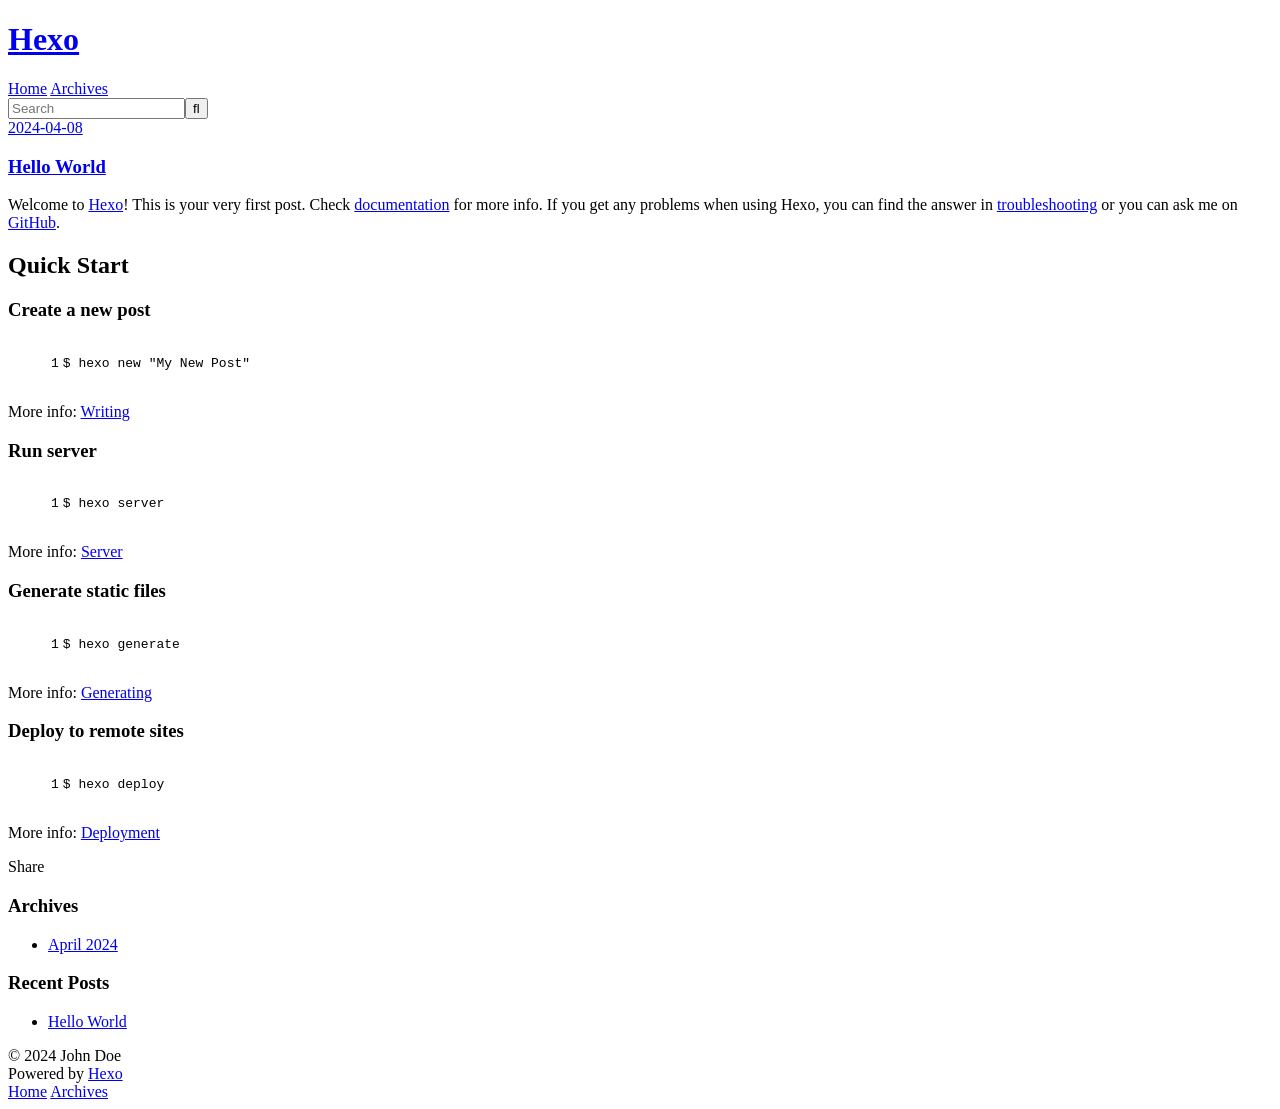
==== index.html @ 948458b6 "Site updated: 2024-04-08 22:09:23" ====
<!DOCTYPE html>
<html>
<head>
  <meta charset="utf-8">
  
  
  <title>Hexo</title>
  <meta name="viewport" content="width=device-width, initial-scale=1, shrink-to-fit=no">
  <meta property="og:type" content="website">
<meta property="og:title" content="Hexo">
<meta property="og:url" content="http://example.com/index.html">
<meta property="og:site_name" content="Hexo">
<meta property="og:locale" content="en_US">
<meta property="article:author" content="John Doe">
<meta name="twitter:card" content="summary">
  
    <link rel="alternate" href="/atom.xml" title="Hexo" type="application/atom+xml">
  
  
    <link rel="shortcut icon" href="/favicon.png">
  
  
  
<link rel="stylesheet" href="/css/style.css">

  
    
<link rel="stylesheet" href="/fancybox/jquery.fancybox.min.css">

  
  
<meta name="generator" content="Hexo 7.1.1"></head>

<body>
  <div id="container">
    <div id="wrap">
      <header id="header">
  <div id="banner"></div>
  <div id="header-outer" class="outer">
    <div id="header-title" class="inner">
      <h1 id="logo-wrap">
        <a href="/" id="logo">Hexo</a>
      </h1>
      
    </div>
    <div id="header-inner" class="inner">
      <nav id="main-nav">
        <a id="main-nav-toggle" class="nav-icon"><span class="fa fa-bars"></span></a>
        
          <a class="main-nav-link" href="/">Home</a>
        
          <a class="main-nav-link" href="/archives">Archives</a>
        
      </nav>
      <nav id="sub-nav">
        
        
          <a class="nav-icon" href="/atom.xml" title="RSS Feed"><span class="fa fa-rss"></span></a>
        
        <a class="nav-icon nav-search-btn" title="Search"><span class="fa fa-search"></span></a>
      </nav>
      <div id="search-form-wrap">
        <form action="//google.com/search" method="get" accept-charset="UTF-8" class="search-form"><input type="search" name="q" class="search-form-input" placeholder="Search"><button type="submit" class="search-form-submit">&#xF002;</button><input type="hidden" name="sitesearch" value="http://example.com"></form>
      </div>
    </div>
  </div>
</header>

      <div class="outer">
        <section id="main">
  
    <article id="post-hello-world" class="h-entry article article-type-post" itemprop="blogPost" itemscope itemtype="https://schema.org/BlogPosting">
  <div class="article-meta">
    <a href="/2024/04/08/hello-world/" class="article-date">
  <time class="dt-published" datetime="2024-04-08T13:53:00.154Z" itemprop="datePublished">2024-04-08</time>
</a>
    
  </div>
  <div class="article-inner">
    
    
      <header class="article-header">
        
  
    <h1 itemprop="name">
      <a class="p-name article-title" href="/2024/04/08/hello-world/">Hello World</a>
    </h1>
  

      </header>
    
    <div class="e-content article-entry" itemprop="articleBody">
      
        <p>Welcome to <a target="_blank" rel="noopener" href="https://hexo.io/">Hexo</a>! This is your very first post. Check <a target="_blank" rel="noopener" href="https://hexo.io/docs/">documentation</a> for more info. If you get any problems when using Hexo, you can find the answer in <a target="_blank" rel="noopener" href="https://hexo.io/docs/troubleshooting.html">troubleshooting</a> or you can ask me on <a target="_blank" rel="noopener" href="https://github.com/hexojs/hexo/issues">GitHub</a>.</p>
<h2 id="Quick-Start"><a href="#Quick-Start" class="headerlink" title="Quick Start"></a>Quick Start</h2><h3 id="Create-a-new-post"><a href="#Create-a-new-post" class="headerlink" title="Create a new post"></a>Create a new post</h3><figure class="highlight bash"><table><tr><td class="gutter"><pre><span class="line">1</span><br></pre></td><td class="code"><pre><span class="line">$ hexo new <span class="string">&quot;My New Post&quot;</span></span><br></pre></td></tr></table></figure>

<p>More info: <a target="_blank" rel="noopener" href="https://hexo.io/docs/writing.html">Writing</a></p>
<h3 id="Run-server"><a href="#Run-server" class="headerlink" title="Run server"></a>Run server</h3><figure class="highlight bash"><table><tr><td class="gutter"><pre><span class="line">1</span><br></pre></td><td class="code"><pre><span class="line">$ hexo server</span><br></pre></td></tr></table></figure>

<p>More info: <a target="_blank" rel="noopener" href="https://hexo.io/docs/server.html">Server</a></p>
<h3 id="Generate-static-files"><a href="#Generate-static-files" class="headerlink" title="Generate static files"></a>Generate static files</h3><figure class="highlight bash"><table><tr><td class="gutter"><pre><span class="line">1</span><br></pre></td><td class="code"><pre><span class="line">$ hexo generate</span><br></pre></td></tr></table></figure>

<p>More info: <a target="_blank" rel="noopener" href="https://hexo.io/docs/generating.html">Generating</a></p>
<h3 id="Deploy-to-remote-sites"><a href="#Deploy-to-remote-sites" class="headerlink" title="Deploy to remote sites"></a>Deploy to remote sites</h3><figure class="highlight bash"><table><tr><td class="gutter"><pre><span class="line">1</span><br></pre></td><td class="code"><pre><span class="line">$ hexo deploy</span><br></pre></td></tr></table></figure>

<p>More info: <a target="_blank" rel="noopener" href="https://hexo.io/docs/one-command-deployment.html">Deployment</a></p>

      
    </div>
    <footer class="article-footer">
      <a data-url="http://example.com/2024/04/08/hello-world/" data-id="clur13rp40000kg4hcg1jhhgv" data-title="Hello World" class="article-share-link"><span class="fa fa-share">Share</span></a>
      
      
      
    </footer>
  </div>
  
</article>



  


</section>
        
          <aside id="sidebar">
  
    

  
    

  
    
  
    
  <div class="widget-wrap">
    <h3 class="widget-title">Archives</h3>
    <div class="widget">
      <ul class="archive-list"><li class="archive-list-item"><a class="archive-list-link" href="/archives/2024/04/">April 2024</a></li></ul>
    </div>
  </div>


  
    
  <div class="widget-wrap">
    <h3 class="widget-title">Recent Posts</h3>
    <div class="widget">
      <ul>
        
          <li>
            <a href="/2024/04/08/hello-world/">Hello World</a>
          </li>
        
      </ul>
    </div>
  </div>

  
</aside>
        
      </div>
      <footer id="footer">
  
  <div class="outer">
    <div id="footer-info" class="inner">
      
      &copy; 2024 John Doe<br>
      Powered by <a href="https://hexo.io/" target="_blank">Hexo</a>
    </div>
  </div>
</footer>

    </div>
    <nav id="mobile-nav">
  
    <a href="/" class="mobile-nav-link">Home</a>
  
    <a href="/archives" class="mobile-nav-link">Archives</a>
  
</nav>
    


<script src="/js/jquery-3.6.4.min.js"></script>



  
<script src="/fancybox/jquery.fancybox.min.js"></script>




<script src="/js/script.js"></script>





  </div>
</body>
</html>
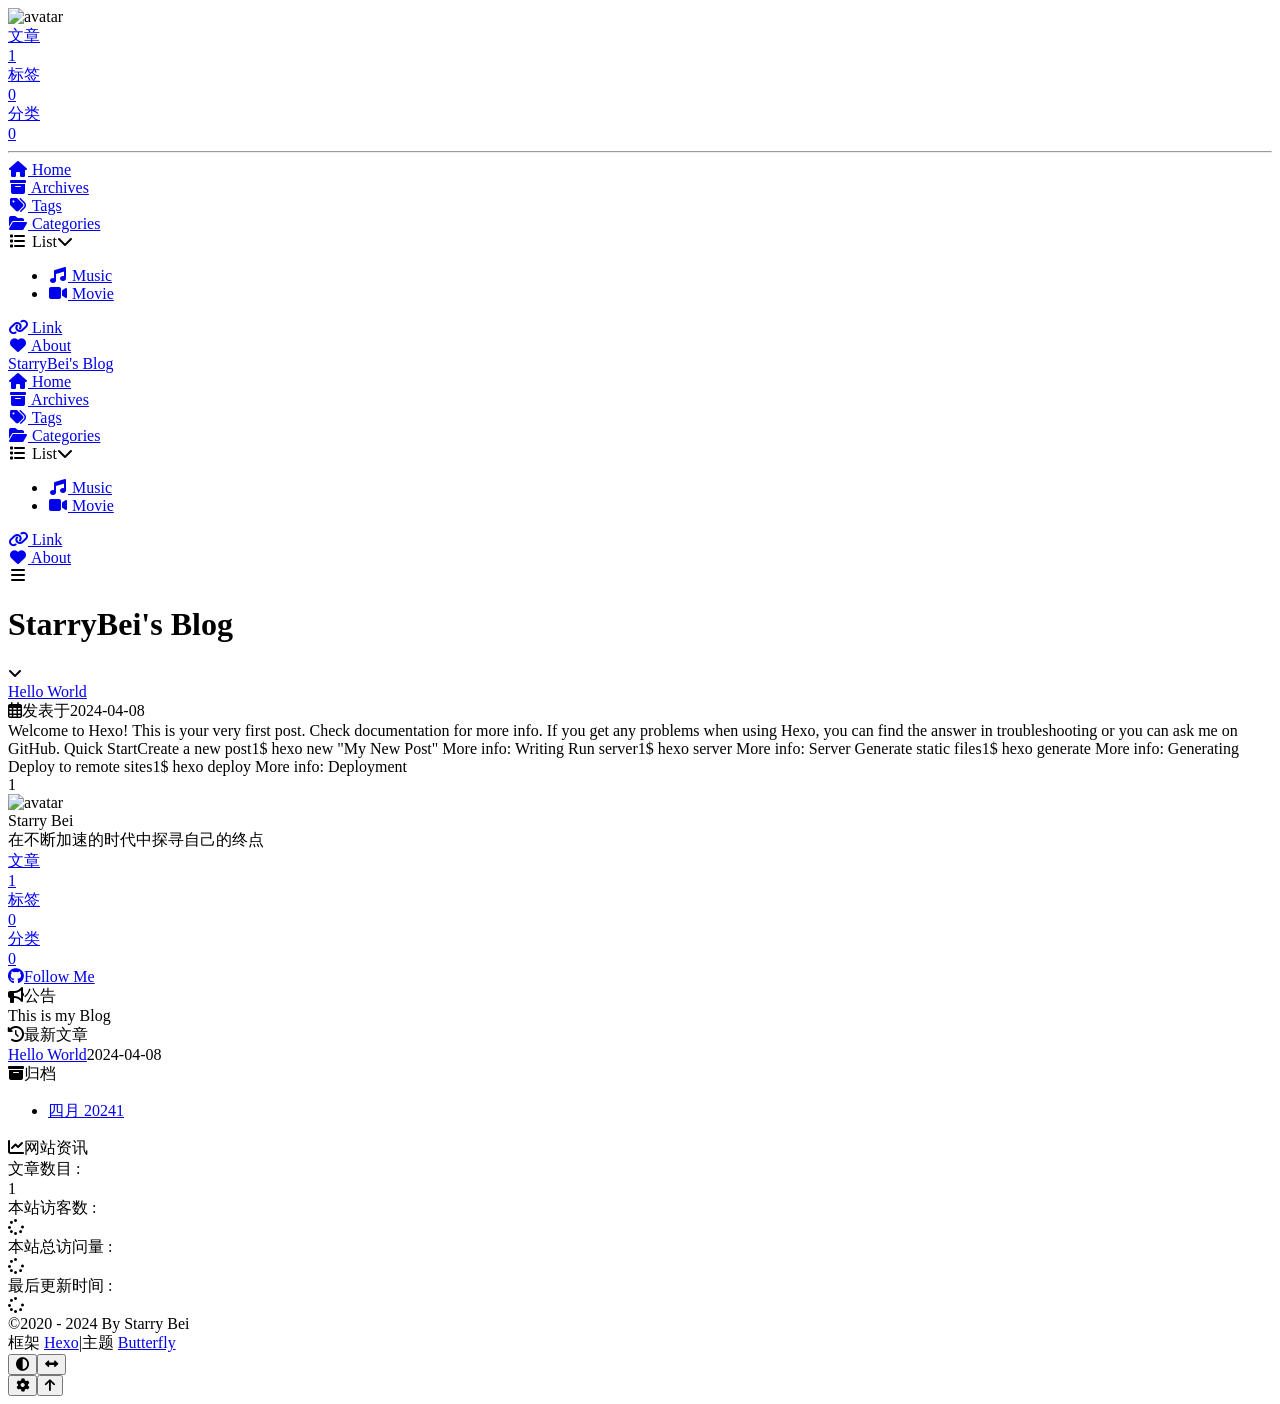
==== commit 56ce65fc: "Site updated: 2024-04-08 22:48:35" ====
--- a/index.html
+++ b/index.html
@@ -1,205 +1,189 @@
-<!DOCTYPE html>
-<html>
-<head>
-  <meta charset="utf-8">
-  
-  
-  <title>Hexo</title>
-  <meta name="viewport" content="width=device-width, initial-scale=1, shrink-to-fit=no">
-  <meta property="og:type" content="website">
-<meta property="og:title" content="Hexo">
-<meta property="og:url" content="http://example.com/index.html">
-<meta property="og:site_name" content="Hexo">
-<meta property="og:locale" content="en_US">
-<meta property="article:author" content="John Doe">
+<!DOCTYPE html><html lang="zh-CN" data-theme="light"><head><meta charset="UTF-8"><meta http-equiv="X-UA-Compatible" content="IE=edge"><meta name="viewport" content="width=device-width, initial-scale=1.0,viewport-fit=cover"><title>StarryBei's Blog</title><meta name="author" content="Starry Bei"><meta name="copyright" content="Starry Bei"><meta name="format-detection" content="telephone=no"><meta name="theme-color" content="#ffffff"><meta name="description" content="在不断加速的时代中探寻自己的终点">
+<meta property="og:type" content="website">
+<meta property="og:title" content="StarryBei&#39;s Blog">
+<meta property="og:url" content="https://github.com/NBStarry/index.html">
+<meta property="og:site_name" content="StarryBei&#39;s Blog">
+<meta property="og:description" content="在不断加速的时代中探寻自己的终点">
+<meta property="og:locale" content="zh_CN">
+<meta property="og:image" content="https://i.loli.net/2021/02/24/5O1day2nriDzjSu.png">
+<meta property="article:author" content="Starry Bei">
+<meta property="article:tag" content="CV GNN Game Development Biology">
 <meta name="twitter:card" content="summary">
-  
-    <link rel="alternate" href="/atom.xml" title="Hexo" type="application/atom+xml">
-  
-  
-    <link rel="shortcut icon" href="/favicon.png">
-  
-  
-  
-<link rel="stylesheet" href="/css/style.css">
+<meta name="twitter:image" content="https://i.loli.net/2021/02/24/5O1day2nriDzjSu.png"><link rel="shortcut icon" href="/NBStarry/img/favicon.png"><link rel="canonical" href="https://github.com/NBStarry/index.html"><link rel="preconnect" href="//cdn.jsdelivr.net"/><link rel="preconnect" href="//busuanzi.ibruce.info"/><link rel="stylesheet" href="/NBStarry/css/index.css?v=4.14.0-b1"><link rel="stylesheet" href="https://cdn.jsdelivr.net/npm/@fortawesome/fontawesome-free@6.5.1/css/all.min.css"><link rel="stylesheet" href="https://cdn.jsdelivr.net/npm/@fancyapps/ui@5.0.35/dist/fancybox/fancybox.min.css" media="print" onload="this.media='all'"><script>(()=>{
+      const saveToLocal = {
+        set: (key, value, ttl) => {
+          if (ttl === 0) return
+          const now = Date.now()
+          const expiry = now + ttl * 86400000
+          const item = {
+            value,
+            expiry
+          }
+          localStorage.setItem(key, JSON.stringify(item))
+        },
+      
+        get: key => {
+          const itemStr = localStorage.getItem(key)
+      
+          if (!itemStr) {
+            return undefined
+          }
+          const item = JSON.parse(itemStr)
+          const now = Date.now()
+      
+          if (now > item.expiry) {
+            localStorage.removeItem(key)
+            return undefined
+          }
+          return item.value
+        }
+      }
+      
+      window.btf = {
+        saveToLocal: saveToLocal,
+        getScript: (url, attr = {}) => new Promise((resolve, reject) => {
+          const script = document.createElement('script')
+          script.src = url
+          script.async = true
+          script.onerror = reject
+          script.onload = script.onreadystatechange = function() {
+            const loadState = this.readyState
+            if (loadState && loadState !== 'loaded' && loadState !== 'complete') return
+            script.onload = script.onreadystatechange = null
+            resolve()
+          }
 
-  
+          Object.keys(attr).forEach(key => {
+            script.setAttribute(key, attr[key])
+          })
+
+          document.head.appendChild(script)
+        }),
+
+        getCSS: (url, id = false) => new Promise((resolve, reject) => {
+          const link = document.createElement('link')
+          link.rel = 'stylesheet'
+          link.href = url
+          if (id) link.id = id
+          link.onerror = reject
+          link.onload = link.onreadystatechange = function() {
+            const loadState = this.readyState
+            if (loadState && loadState !== 'loaded' && loadState !== 'complete') return
+            link.onload = link.onreadystatechange = null
+            resolve()
+          }
+          document.head.appendChild(link)
+        }),
+
+        addGlobalFn: (key, fn, name = false, parent = window) => {
+          const pjaxEnable = false
+          if (!pjaxEnable && key.startsWith('pjax')) return
+
+          const globalFn = parent.globalFn || {}
+          const keyObj = globalFn[key] || {}
     
-<link rel="stylesheet" href="/fancybox/jquery.fancybox.min.css">
+          if (name && keyObj[name]) return
+    
+          name = name || Object.keys(keyObj).length
+          keyObj[name] = fn
+          globalFn[key] = keyObj
+          parent.globalFn = globalFn
+        }
+      }
+    
+      const activateDarkMode = () => {
+        document.documentElement.setAttribute('data-theme', 'dark')
+        if (document.querySelector('meta[name="theme-color"]') !== null) {
+          document.querySelector('meta[name="theme-color"]').setAttribute('content', '#0d0d0d')
+        }
+      }
+      const activateLightMode = () => {
+        document.documentElement.setAttribute('data-theme', 'light')
+        if (document.querySelector('meta[name="theme-color"]') !== null) {
+          document.querySelector('meta[name="theme-color"]').setAttribute('content', '#ffffff')
+        }
+      }
 
-  
-  
-<meta name="generator" content="Hexo 7.1.1"></head>
+      btf.activateDarkMode = activateDarkMode
+      btf.activateLightMode = activateLightMode
+      
+      const t = saveToLocal.get('theme')
+    
+        if (t === 'dark') activateDarkMode()
+        else if (t === 'light') activateLightMode()
+      
+      const asideStatus = saveToLocal.get('aside-status')
+      if (asideStatus !== undefined) {
+        if (asideStatus === 'hide') {
+          document.documentElement.classList.add('hide-aside')
+        } else {
+          document.documentElement.classList.remove('hide-aside')
+        }
+      }
+    
+      const detectApple = () => {
+        if(/iPad|iPhone|iPod|Macintosh/.test(navigator.userAgent)){
+          document.documentElement.classList.add('apple')
+        }
+      }
+      detectApple()
+    })()</script><script>const GLOBAL_CONFIG = {
+  root: '/NBStarry/',
+  algolia: undefined,
+  localSearch: undefined,
+  translate: undefined,
+  noticeOutdate: undefined,
+  highlight: {"plugin":"highlight.js","highlightCopy":true,"highlightLang":true,"highlightHeightLimit":false},
+  copy: {
+    success: '复制成功',
+    error: '复制错误',
+    noSupport: '浏览器不支持'
+  },
+  relativeDate: {
+    homepage: false,
+    post: false
+  },
+  runtime: '',
+  dateSuffix: {
+    just: '刚刚',
+    min: '分钟前',
+    hour: '小时前',
+    day: '天前',
+    month: '个月前'
+  },
+  copyright: undefined,
+  lightbox: 'fancybox',
+  Snackbar: undefined,
+  infinitegrid: {
+    js: 'https://cdn.jsdelivr.net/npm/@egjs/infinitegrid@4.11.1/dist/infinitegrid.min.js',
+    buttonText: '加载更多'
+  },
+  isPhotoFigcaption: false,
+  islazyload: false,
+  isAnchor: false,
+  percent: {
+    toc: true,
+    rightside: false,
+  },
+  autoDarkmode: false
+}</script><script id="config-diff">var GLOBAL_CONFIG_SITE = {
+  title: 'StarryBei\'s Blog',
+  isPost: false,
+  isHome: true,
+  isHighlightShrink: false,
+  isToc: false,
+  postUpdate: '2024-04-08 22:48:31'
+}</script><meta name="generator" content="Hexo 7.1.1"></head><body><div id="sidebar"><div id="menu-mask"></div><div id="sidebar-menus"><div class="avatar-img is-center"><img src="https://i.loli.net/2021/02/24/5O1day2nriDzjSu.png" onerror="onerror=null;src='/img/friend_404.gif'" alt="avatar"/></div><div class="sidebar-site-data site-data is-center"><a href="/NBStarry/archives/"><div class="headline">文章</div><div class="length-num">1</div></a><a href="/NBStarry/tags/"><div class="headline">标签</div><div class="length-num">0</div></a><a href="/NBStarry/categories/"><div class="headline">分类</div><div class="length-num">0</div></a></div><hr class="custom-hr"/><div class="menus_items"><div class="menus_item"><a class="site-page" href="/NBStarry/"><i class="fa-fw fas fa-home"></i><span> Home</span></a></div><div class="menus_item"><a class="site-page" href="/NBStarry/archives/"><i class="fa-fw fas fa-archive"></i><span> Archives</span></a></div><div class="menus_item"><a class="site-page" href="/NBStarry/tags/"><i class="fa-fw fas fa-tags"></i><span> Tags</span></a></div><div class="menus_item"><a class="site-page" href="/NBStarry/categories/"><i class="fa-fw fas fa-folder-open"></i><span> Categories</span></a></div><div class="menus_item"><span class="site-page group"><i class="fa-fw fas fa-list"></i><span> List</span><i class="fas fa-chevron-down"></i></span><ul class="menus_item_child"><li><a class="site-page child" href="/NBStarry/music/"><i class="fa-fw fas fa-music"></i><span> Music</span></a></li><li><a class="site-page child" href="/NBStarry/movies/"><i class="fa-fw fas fa-video"></i><span> Movie</span></a></li></ul></div><div class="menus_item"><a class="site-page" href="/NBStarry/link/"><i class="fa-fw fas fa-link"></i><span> Link</span></a></div><div class="menus_item"><a class="site-page" href="/NBStarry/about/"><i class="fa-fw fas fa-heart"></i><span> About</span></a></div></div></div></div><div class="page" id="body-wrap"><header class="full_page" id="page-header"><nav id="nav"><span id="blog-info"><a href="/NBStarry/" title="StarryBei's Blog"><span class="site-name">StarryBei's Blog</span></a></span><div id="menus"><div class="menus_items"><div class="menus_item"><a class="site-page" href="/NBStarry/"><i class="fa-fw fas fa-home"></i><span> Home</span></a></div><div class="menus_item"><a class="site-page" href="/NBStarry/archives/"><i class="fa-fw fas fa-archive"></i><span> Archives</span></a></div><div class="menus_item"><a class="site-page" href="/NBStarry/tags/"><i class="fa-fw fas fa-tags"></i><span> Tags</span></a></div><div class="menus_item"><a class="site-page" href="/NBStarry/categories/"><i class="fa-fw fas fa-folder-open"></i><span> Categories</span></a></div><div class="menus_item"><span class="site-page group"><i class="fa-fw fas fa-list"></i><span> List</span><i class="fas fa-chevron-down"></i></span><ul class="menus_item_child"><li><a class="site-page child" href="/NBStarry/music/"><i class="fa-fw fas fa-music"></i><span> Music</span></a></li><li><a class="site-page child" href="/NBStarry/movies/"><i class="fa-fw fas fa-video"></i><span> Movie</span></a></li></ul></div><div class="menus_item"><a class="site-page" href="/NBStarry/link/"><i class="fa-fw fas fa-link"></i><span> Link</span></a></div><div class="menus_item"><a class="site-page" href="/NBStarry/about/"><i class="fa-fw fas fa-heart"></i><span> About</span></a></div></div><div id="toggle-menu"><span class="site-page"><i class="fas fa-bars fa-fw"></i></span></div></div></nav><div id="site-info"><h1 id="site-title">StarryBei's Blog</h1></div><div id="scroll-down"><i class="fas fa-angle-down scroll-down-effects"></i></div></header><main class="layout" id="content-inner"><div class="recent-posts" id="recent-posts"><div class="recent-post-item"><div class="recent-post-info"><a class="article-title" href="/NBStarry/2024/04/08/hello-world/" title="Hello World">Hello World</a><div class="article-meta-wrap"><span class="post-meta-date"><i class="far fa-calendar-alt"></i><span class="article-meta-label">发表于</span><time datetime="2024-04-08T13:53:00.154Z" title="发表于 2024-04-08 21:53:00">2024-04-08</time></span></div><div class="content">Welcome to Hexo! This is your very first post. Check documentation for more info. If you get any problems when using Hexo, you can find the answer in troubleshooting or you can ask me on GitHub.
+Quick StartCreate a new post1$ hexo new &quot;My New Post&quot;
 
-<body>
-  <div id="container">
-    <div id="wrap">
-      <header id="header">
-  <div id="banner"></div>
-  <div id="header-outer" class="outer">
-    <div id="header-title" class="inner">
-      <h1 id="logo-wrap">
-        <a href="/" id="logo">Hexo</a>
-      </h1>
-      
-    </div>
-    <div id="header-inner" class="inner">
-      <nav id="main-nav">
-        <a id="main-nav-toggle" class="nav-icon"><span class="fa fa-bars"></span></a>
-        
-          <a class="main-nav-link" href="/">Home</a>
-        
-          <a class="main-nav-link" href="/archives">Archives</a>
-        
-      </nav>
-      <nav id="sub-nav">
-        
-        
-          <a class="nav-icon" href="/atom.xml" title="RSS Feed"><span class="fa fa-rss"></span></a>
-        
-        <a class="nav-icon nav-search-btn" title="Search"><span class="fa fa-search"></span></a>
-      </nav>
-      <div id="search-form-wrap">
-        <form action="//google.com/search" method="get" accept-charset="UTF-8" class="search-form"><input type="search" name="q" class="search-form-input" placeholder="Search"><button type="submit" class="search-form-submit">&#xF002;</button><input type="hidden" name="sitesearch" value="http://example.com"></form>
-      </div>
-    </div>
-  </div>
-</header>
+More info: Writing
+Run server1$ hexo server
 
-      <div class="outer">
-        <section id="main">
-  
-    <article id="post-hello-world" class="h-entry article article-type-post" itemprop="blogPost" itemscope itemtype="https://schema.org/BlogPosting">
-  <div class="article-meta">
-    <a href="/2024/04/08/hello-world/" class="article-date">
-  <time class="dt-published" datetime="2024-04-08T13:53:00.154Z" itemprop="datePublished">2024-04-08</time>
-</a>
-    
-  </div>
-  <div class="article-inner">
-    
-    
-      <header class="article-header">
-        
-  
-    <h1 itemprop="name">
-      <a class="p-name article-title" href="/2024/04/08/hello-world/">Hello World</a>
-    </h1>
-  
+More info: Server
+Generate static files1$ hexo generate
 
-      </header>
-    
-    <div class="e-content article-entry" itemprop="articleBody">
-      
-        <p>Welcome to <a target="_blank" rel="noopener" href="https://hexo.io/">Hexo</a>! This is your very first post. Check <a target="_blank" rel="noopener" href="https://hexo.io/docs/">documentation</a> for more info. If you get any problems when using Hexo, you can find the answer in <a target="_blank" rel="noopener" href="https://hexo.io/docs/troubleshooting.html">troubleshooting</a> or you can ask me on <a target="_blank" rel="noopener" href="https://github.com/hexojs/hexo/issues">GitHub</a>.</p>
-<h2 id="Quick-Start"><a href="#Quick-Start" class="headerlink" title="Quick Start"></a>Quick Start</h2><h3 id="Create-a-new-post"><a href="#Create-a-new-post" class="headerlink" title="Create a new post"></a>Create a new post</h3><figure class="highlight bash"><table><tr><td class="gutter"><pre><span class="line">1</span><br></pre></td><td class="code"><pre><span class="line">$ hexo new <span class="string">&quot;My New Post&quot;</span></span><br></pre></td></tr></table></figure>
+More info: Generating
+Deploy to remote sites1$ hexo deploy
 
-<p>More info: <a target="_blank" rel="noopener" href="https://hexo.io/docs/writing.html">Writing</a></p>
-<h3 id="Run-server"><a href="#Run-server" class="headerlink" title="Run server"></a>Run server</h3><figure class="highlight bash"><table><tr><td class="gutter"><pre><span class="line">1</span><br></pre></td><td class="code"><pre><span class="line">$ hexo server</span><br></pre></td></tr></table></figure>
-
-<p>More info: <a target="_blank" rel="noopener" href="https://hexo.io/docs/server.html">Server</a></p>
-<h3 id="Generate-static-files"><a href="#Generate-static-files" class="headerlink" title="Generate static files"></a>Generate static files</h3><figure class="highlight bash"><table><tr><td class="gutter"><pre><span class="line">1</span><br></pre></td><td class="code"><pre><span class="line">$ hexo generate</span><br></pre></td></tr></table></figure>
-
-<p>More info: <a target="_blank" rel="noopener" href="https://hexo.io/docs/generating.html">Generating</a></p>
-<h3 id="Deploy-to-remote-sites"><a href="#Deploy-to-remote-sites" class="headerlink" title="Deploy to remote sites"></a>Deploy to remote sites</h3><figure class="highlight bash"><table><tr><td class="gutter"><pre><span class="line">1</span><br></pre></td><td class="code"><pre><span class="line">$ hexo deploy</span><br></pre></td></tr></table></figure>
-
-<p>More info: <a target="_blank" rel="noopener" href="https://hexo.io/docs/one-command-deployment.html">Deployment</a></p>
-
-      
-    </div>
-    <footer class="article-footer">
-      <a data-url="http://example.com/2024/04/08/hello-world/" data-id="clur13rp40000kg4hcg1jhhgv" data-title="Hello World" class="article-share-link"><span class="fa fa-share">Share</span></a>
-      
-      
-      
-    </footer>
-  </div>
-  
-</article>
-
-
-
-  
-
-
-</section>
-        
-          <aside id="sidebar">
-  
-    
-
-  
-    
-
-  
-    
-  
-    
-  <div class="widget-wrap">
-    <h3 class="widget-title">Archives</h3>
-    <div class="widget">
-      <ul class="archive-list"><li class="archive-list-item"><a class="archive-list-link" href="/archives/2024/04/">April 2024</a></li></ul>
-    </div>
-  </div>
-
-
-  
-    
-  <div class="widget-wrap">
-    <h3 class="widget-title">Recent Posts</h3>
-    <div class="widget">
-      <ul>
-        
-          <li>
-            <a href="/2024/04/08/hello-world/">Hello World</a>
-          </li>
-        
-      </ul>
-    </div>
-  </div>
-
-  
-</aside>
-        
-      </div>
-      <footer id="footer">
-  
-  <div class="outer">
-    <div id="footer-info" class="inner">
-      
-      &copy; 2024 John Doe<br>
-      Powered by <a href="https://hexo.io/" target="_blank">Hexo</a>
-    </div>
-  </div>
-</footer>
-
-    </div>
-    <nav id="mobile-nav">
-  
-    <a href="/" class="mobile-nav-link">Home</a>
-  
-    <a href="/archives" class="mobile-nav-link">Archives</a>
-  
-</nav>
-    
-
-
-<script src="/js/jquery-3.6.4.min.js"></script>
-
-
-
-  
-<script src="/fancybox/jquery.fancybox.min.js"></script>
-
-
-
-
-<script src="/js/script.js"></script>
-
-
-
-
-
-  </div>
-</body>
-</html>+More info: Deployment
+</div></div></div><nav id="pagination"><div class="pagination"><span class="page-number current">1</span></div></nav></div><div class="aside-content" id="aside-content"><div class="card-widget card-info"><div class="is-center"><div class="avatar-img"><img src="https://i.loli.net/2021/02/24/5O1day2nriDzjSu.png" onerror="this.onerror=null;this.src='/NBStarry/img/friend_404.gif'" alt="avatar"/></div><div class="author-info__name">Starry Bei</div><div class="author-info__description">在不断加速的时代中探寻自己的终点</div></div><div class="card-info-data site-data is-center"><a href="/NBStarry/archives/"><div class="headline">文章</div><div class="length-num">1</div></a><a href="/NBStarry/tags/"><div class="headline">标签</div><div class="length-num">0</div></a><a href="/NBStarry/categories/"><div class="headline">分类</div><div class="length-num">0</div></a></div><a id="card-info-btn" href="https://github.com/xxxxxx"><i class="fab fa-github"></i><span>Follow Me</span></a></div><div class="card-widget card-announcement"><div class="item-headline"><i class="fas fa-bullhorn fa-shake"></i><span>公告</span></div><div class="announcement_content">This is my Blog</div></div><div class="sticky_layout"><div class="card-widget card-recent-post"><div class="item-headline"><i class="fas fa-history"></i><span>最新文章</span></div><div class="aside-list"><div class="aside-list-item"><div class="content"><a class="title" href="/NBStarry/2024/04/08/hello-world/" title="Hello World">Hello World</a><time datetime="2024-04-08T13:53:00.154Z" title="发表于 2024-04-08 21:53:00">2024-04-08</time></div></div></div></div><div class="card-widget card-archives"><div class="item-headline"><i class="fas fa-archive"></i><span>归档</span></div><ul class="card-archive-list"><li class="card-archive-list-item"><a class="card-archive-list-link" href="/NBStarry/archives/2024/04/"><span class="card-archive-list-date">四月 2024</span><span class="card-archive-list-count">1</span></a></li></ul></div><div class="card-widget card-webinfo"><div class="item-headline"><i class="fas fa-chart-line"></i><span>网站资讯</span></div><div class="webinfo"><div class="webinfo-item"><div class="item-name">文章数目 :</div><div class="item-count">1</div></div><div class="webinfo-item"><div class="item-name">本站访客数 :</div><div class="item-count" id="busuanzi_value_site_uv"><i class="fa-solid fa-spinner fa-spin"></i></div></div><div class="webinfo-item"><div class="item-name">本站总访问量 :</div><div class="item-count" id="busuanzi_value_site_pv"><i class="fa-solid fa-spinner fa-spin"></i></div></div><div class="webinfo-item"><div class="item-name">最后更新时间 :</div><div class="item-count" id="last-push-date" data-lastPushDate="2024-04-08T14:48:31.648Z"><i class="fa-solid fa-spinner fa-spin"></i></div></div></div></div></div></div></main><footer id="footer"><div id="footer-wrap"><div class="copyright">&copy;2020 - 2024 By Starry Bei</div><div class="framework-info"><span>框架 </span><a target="_blank" rel="noopener" href="https://hexo.io">Hexo</a><span class="footer-separator">|</span><span>主题 </span><a href="https://github.com/jerryc127/hexo-theme-butterfly">Butterfly</a></div></div></footer></div><div id="rightside"><div id="rightside-config-hide"><button id="darkmode" type="button" title="浅色和深色模式转换"><i class="fas fa-adjust"></i></button><button id="hide-aside-btn" type="button" title="单栏和双栏切换"><i class="fas fa-arrows-alt-h"></i></button></div><div id="rightside-config-show"><button id="rightside-config" type="button" title="设置"><i class="fas fa-cog fa-spin"></i></button><button id="go-up" type="button" title="回到顶部"><span class="scroll-percent"></span><i class="fas fa-arrow-up"></i></button></div></div><div><script src="/NBStarry/js/utils.js?v=4.14.0-b1"></script><script src="/NBStarry/js/main.js?v=4.14.0-b1"></script><script src="https://cdn.jsdelivr.net/npm/@fancyapps/ui@5.0.35/dist/fancybox/fancybox.umd.min.js"></script><div class="js-pjax"></div><script async data-pjax src="//busuanzi.ibruce.info/busuanzi/2.3/busuanzi.pure.mini.js"></script></div></body></html>
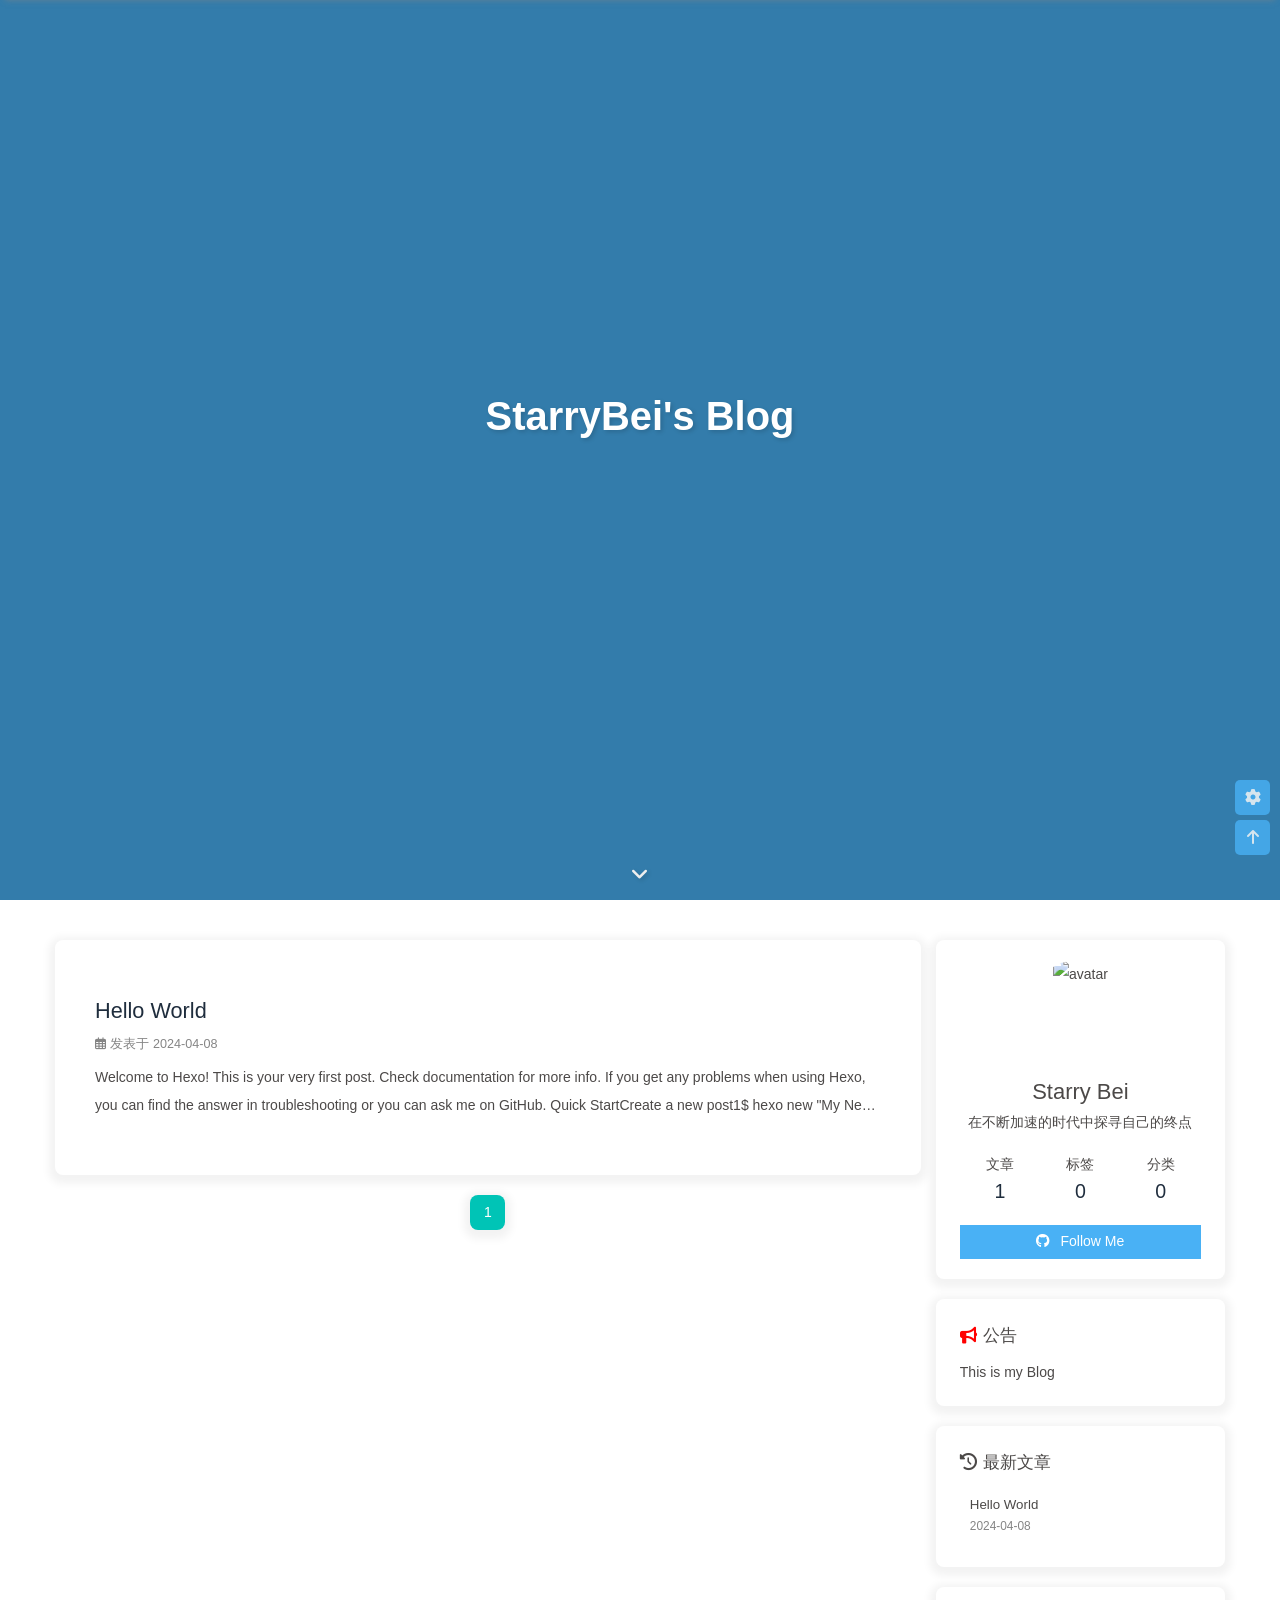
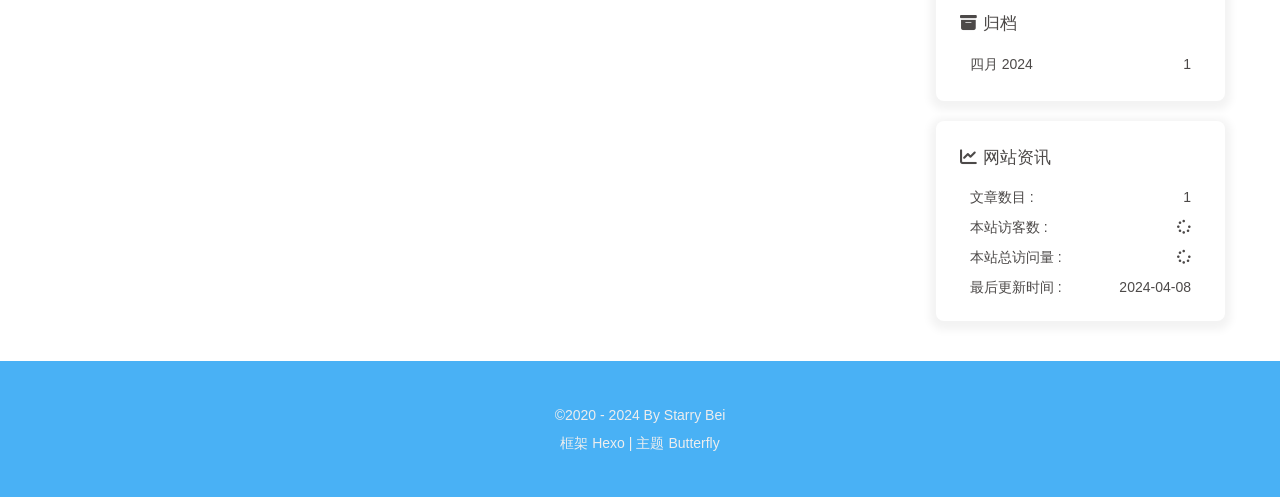
==== commit 8e8e9d79: "Site updated: 2024-04-08 22:51:57" ====
--- a/index.html
+++ b/index.html
@@ -1,7 +1,7 @@
 <!DOCTYPE html><html lang="zh-CN" data-theme="light"><head><meta charset="UTF-8"><meta http-equiv="X-UA-Compatible" content="IE=edge"><meta name="viewport" content="width=device-width, initial-scale=1.0,viewport-fit=cover"><title>StarryBei's Blog</title><meta name="author" content="Starry Bei"><meta name="copyright" content="Starry Bei"><meta name="format-detection" content="telephone=no"><meta name="theme-color" content="#ffffff"><meta name="description" content="在不断加速的时代中探寻自己的终点">
 <meta property="og:type" content="website">
 <meta property="og:title" content="StarryBei&#39;s Blog">
-<meta property="og:url" content="https://github.com/NBStarry/index.html">
+<meta property="og:url" content="https://nbstarry.github.io/index.html">
 <meta property="og:site_name" content="StarryBei&#39;s Blog">
 <meta property="og:description" content="在不断加速的时代中探寻自己的终点">
 <meta property="og:locale" content="zh_CN">
@@ -9,7 +9,7 @@
 <meta property="article:author" content="Starry Bei">
 <meta property="article:tag" content="CV GNN Game Development Biology">
 <meta name="twitter:card" content="summary">
-<meta name="twitter:image" content="https://i.loli.net/2021/02/24/5O1day2nriDzjSu.png"><link rel="shortcut icon" href="/NBStarry/img/favicon.png"><link rel="canonical" href="https://github.com/NBStarry/index.html"><link rel="preconnect" href="//cdn.jsdelivr.net"/><link rel="preconnect" href="//busuanzi.ibruce.info"/><link rel="stylesheet" href="/NBStarry/css/index.css?v=4.14.0-b1"><link rel="stylesheet" href="https://cdn.jsdelivr.net/npm/@fortawesome/fontawesome-free@6.5.1/css/all.min.css"><link rel="stylesheet" href="https://cdn.jsdelivr.net/npm/@fancyapps/ui@5.0.35/dist/fancybox/fancybox.min.css" media="print" onload="this.media='all'"><script>(()=>{
+<meta name="twitter:image" content="https://i.loli.net/2021/02/24/5O1day2nriDzjSu.png"><link rel="shortcut icon" href="/img/favicon.png"><link rel="canonical" href="https://nbstarry.github.io/index.html"><link rel="preconnect" href="//cdn.jsdelivr.net"/><link rel="preconnect" href="//busuanzi.ibruce.info"/><link rel="stylesheet" href="/css/index.css?v=4.14.0-b1"><link rel="stylesheet" href="https://cdn.jsdelivr.net/npm/@fortawesome/fontawesome-free@6.5.1/css/all.min.css"><link rel="stylesheet" href="https://cdn.jsdelivr.net/npm/@fancyapps/ui@5.0.35/dist/fancybox/fancybox.min.css" media="print" onload="this.media='all'"><script>(()=>{
       const saveToLocal = {
         set: (key, value, ttl) => {
           if (ttl === 0) return
@@ -128,7 +128,7 @@
       }
       detectApple()
     })()</script><script>const GLOBAL_CONFIG = {
-  root: '/NBStarry/',
+  root: '/',
   algolia: undefined,
   localSearch: undefined,
   translate: undefined,
@@ -172,8 +172,8 @@
   isHome: true,
   isHighlightShrink: false,
   isToc: false,
-  postUpdate: '2024-04-08 22:48:31'
-}</script><meta name="generator" content="Hexo 7.1.1"></head><body><div id="sidebar"><div id="menu-mask"></div><div id="sidebar-menus"><div class="avatar-img is-center"><img src="https://i.loli.net/2021/02/24/5O1day2nriDzjSu.png" onerror="onerror=null;src='/img/friend_404.gif'" alt="avatar"/></div><div class="sidebar-site-data site-data is-center"><a href="/NBStarry/archives/"><div class="headline">文章</div><div class="length-num">1</div></a><a href="/NBStarry/tags/"><div class="headline">标签</div><div class="length-num">0</div></a><a href="/NBStarry/categories/"><div class="headline">分类</div><div class="length-num">0</div></a></div><hr class="custom-hr"/><div class="menus_items"><div class="menus_item"><a class="site-page" href="/NBStarry/"><i class="fa-fw fas fa-home"></i><span> Home</span></a></div><div class="menus_item"><a class="site-page" href="/NBStarry/archives/"><i class="fa-fw fas fa-archive"></i><span> Archives</span></a></div><div class="menus_item"><a class="site-page" href="/NBStarry/tags/"><i class="fa-fw fas fa-tags"></i><span> Tags</span></a></div><div class="menus_item"><a class="site-page" href="/NBStarry/categories/"><i class="fa-fw fas fa-folder-open"></i><span> Categories</span></a></div><div class="menus_item"><span class="site-page group"><i class="fa-fw fas fa-list"></i><span> List</span><i class="fas fa-chevron-down"></i></span><ul class="menus_item_child"><li><a class="site-page child" href="/NBStarry/music/"><i class="fa-fw fas fa-music"></i><span> Music</span></a></li><li><a class="site-page child" href="/NBStarry/movies/"><i class="fa-fw fas fa-video"></i><span> Movie</span></a></li></ul></div><div class="menus_item"><a class="site-page" href="/NBStarry/link/"><i class="fa-fw fas fa-link"></i><span> Link</span></a></div><div class="menus_item"><a class="site-page" href="/NBStarry/about/"><i class="fa-fw fas fa-heart"></i><span> About</span></a></div></div></div></div><div class="page" id="body-wrap"><header class="full_page" id="page-header"><nav id="nav"><span id="blog-info"><a href="/NBStarry/" title="StarryBei's Blog"><span class="site-name">StarryBei's Blog</span></a></span><div id="menus"><div class="menus_items"><div class="menus_item"><a class="site-page" href="/NBStarry/"><i class="fa-fw fas fa-home"></i><span> Home</span></a></div><div class="menus_item"><a class="site-page" href="/NBStarry/archives/"><i class="fa-fw fas fa-archive"></i><span> Archives</span></a></div><div class="menus_item"><a class="site-page" href="/NBStarry/tags/"><i class="fa-fw fas fa-tags"></i><span> Tags</span></a></div><div class="menus_item"><a class="site-page" href="/NBStarry/categories/"><i class="fa-fw fas fa-folder-open"></i><span> Categories</span></a></div><div class="menus_item"><span class="site-page group"><i class="fa-fw fas fa-list"></i><span> List</span><i class="fas fa-chevron-down"></i></span><ul class="menus_item_child"><li><a class="site-page child" href="/NBStarry/music/"><i class="fa-fw fas fa-music"></i><span> Music</span></a></li><li><a class="site-page child" href="/NBStarry/movies/"><i class="fa-fw fas fa-video"></i><span> Movie</span></a></li></ul></div><div class="menus_item"><a class="site-page" href="/NBStarry/link/"><i class="fa-fw fas fa-link"></i><span> Link</span></a></div><div class="menus_item"><a class="site-page" href="/NBStarry/about/"><i class="fa-fw fas fa-heart"></i><span> About</span></a></div></div><div id="toggle-menu"><span class="site-page"><i class="fas fa-bars fa-fw"></i></span></div></div></nav><div id="site-info"><h1 id="site-title">StarryBei's Blog</h1></div><div id="scroll-down"><i class="fas fa-angle-down scroll-down-effects"></i></div></header><main class="layout" id="content-inner"><div class="recent-posts" id="recent-posts"><div class="recent-post-item"><div class="recent-post-info"><a class="article-title" href="/NBStarry/2024/04/08/hello-world/" title="Hello World">Hello World</a><div class="article-meta-wrap"><span class="post-meta-date"><i class="far fa-calendar-alt"></i><span class="article-meta-label">发表于</span><time datetime="2024-04-08T13:53:00.154Z" title="发表于 2024-04-08 21:53:00">2024-04-08</time></span></div><div class="content">Welcome to Hexo! This is your very first post. Check documentation for more info. If you get any problems when using Hexo, you can find the answer in troubleshooting or you can ask me on GitHub.
+  postUpdate: '2024-04-08 22:51:53'
+}</script><meta name="generator" content="Hexo 7.1.1"></head><body><div id="sidebar"><div id="menu-mask"></div><div id="sidebar-menus"><div class="avatar-img is-center"><img src="https://i.loli.net/2021/02/24/5O1day2nriDzjSu.png" onerror="onerror=null;src='/img/friend_404.gif'" alt="avatar"/></div><div class="sidebar-site-data site-data is-center"><a href="/archives/"><div class="headline">文章</div><div class="length-num">1</div></a><a href="/tags/"><div class="headline">标签</div><div class="length-num">0</div></a><a href="/categories/"><div class="headline">分类</div><div class="length-num">0</div></a></div><hr class="custom-hr"/><div class="menus_items"><div class="menus_item"><a class="site-page" href="/"><i class="fa-fw fas fa-home"></i><span> Home</span></a></div><div class="menus_item"><a class="site-page" href="/archives/"><i class="fa-fw fas fa-archive"></i><span> Archives</span></a></div><div class="menus_item"><a class="site-page" href="/tags/"><i class="fa-fw fas fa-tags"></i><span> Tags</span></a></div><div class="menus_item"><a class="site-page" href="/categories/"><i class="fa-fw fas fa-folder-open"></i><span> Categories</span></a></div><div class="menus_item"><span class="site-page group"><i class="fa-fw fas fa-list"></i><span> List</span><i class="fas fa-chevron-down"></i></span><ul class="menus_item_child"><li><a class="site-page child" href="/music/"><i class="fa-fw fas fa-music"></i><span> Music</span></a></li><li><a class="site-page child" href="/movies/"><i class="fa-fw fas fa-video"></i><span> Movie</span></a></li></ul></div><div class="menus_item"><a class="site-page" href="/link/"><i class="fa-fw fas fa-link"></i><span> Link</span></a></div><div class="menus_item"><a class="site-page" href="/about/"><i class="fa-fw fas fa-heart"></i><span> About</span></a></div></div></div></div><div class="page" id="body-wrap"><header class="full_page" id="page-header"><nav id="nav"><span id="blog-info"><a href="/" title="StarryBei's Blog"><span class="site-name">StarryBei's Blog</span></a></span><div id="menus"><div class="menus_items"><div class="menus_item"><a class="site-page" href="/"><i class="fa-fw fas fa-home"></i><span> Home</span></a></div><div class="menus_item"><a class="site-page" href="/archives/"><i class="fa-fw fas fa-archive"></i><span> Archives</span></a></div><div class="menus_item"><a class="site-page" href="/tags/"><i class="fa-fw fas fa-tags"></i><span> Tags</span></a></div><div class="menus_item"><a class="site-page" href="/categories/"><i class="fa-fw fas fa-folder-open"></i><span> Categories</span></a></div><div class="menus_item"><span class="site-page group"><i class="fa-fw fas fa-list"></i><span> List</span><i class="fas fa-chevron-down"></i></span><ul class="menus_item_child"><li><a class="site-page child" href="/music/"><i class="fa-fw fas fa-music"></i><span> Music</span></a></li><li><a class="site-page child" href="/movies/"><i class="fa-fw fas fa-video"></i><span> Movie</span></a></li></ul></div><div class="menus_item"><a class="site-page" href="/link/"><i class="fa-fw fas fa-link"></i><span> Link</span></a></div><div class="menus_item"><a class="site-page" href="/about/"><i class="fa-fw fas fa-heart"></i><span> About</span></a></div></div><div id="toggle-menu"><span class="site-page"><i class="fas fa-bars fa-fw"></i></span></div></div></nav><div id="site-info"><h1 id="site-title">StarryBei's Blog</h1></div><div id="scroll-down"><i class="fas fa-angle-down scroll-down-effects"></i></div></header><main class="layout" id="content-inner"><div class="recent-posts" id="recent-posts"><div class="recent-post-item"><div class="recent-post-info no-cover"><a class="article-title" href="/2024/04/08/hello-world/" title="Hello World">Hello World</a><div class="article-meta-wrap"><span class="post-meta-date"><i class="far fa-calendar-alt"></i><span class="article-meta-label">发表于</span><time datetime="2024-04-08T13:53:00.154Z" title="发表于 2024-04-08 21:53:00">2024-04-08</time></span></div><div class="content">Welcome to Hexo! This is your very first post. Check documentation for more info. If you get any problems when using Hexo, you can find the answer in troubleshooting or you can ask me on GitHub.
 Quick StartCreate a new post1$ hexo new &quot;My New Post&quot;
 
 More info: Writing
@@ -186,4 +186,4 @@
 Deploy to remote sites1$ hexo deploy
 
 More info: Deployment
-</div></div></div><nav id="pagination"><div class="pagination"><span class="page-number current">1</span></div></nav></div><div class="aside-content" id="aside-content"><div class="card-widget card-info"><div class="is-center"><div class="avatar-img"><img src="https://i.loli.net/2021/02/24/5O1day2nriDzjSu.png" onerror="this.onerror=null;this.src='/NBStarry/img/friend_404.gif'" alt="avatar"/></div><div class="author-info__name">Starry Bei</div><div class="author-info__description">在不断加速的时代中探寻自己的终点</div></div><div class="card-info-data site-data is-center"><a href="/NBStarry/archives/"><div class="headline">文章</div><div class="length-num">1</div></a><a href="/NBStarry/tags/"><div class="headline">标签</div><div class="length-num">0</div></a><a href="/NBStarry/categories/"><div class="headline">分类</div><div class="length-num">0</div></a></div><a id="card-info-btn" href="https://github.com/xxxxxx"><i class="fab fa-github"></i><span>Follow Me</span></a></div><div class="card-widget card-announcement"><div class="item-headline"><i class="fas fa-bullhorn fa-shake"></i><span>公告</span></div><div class="announcement_content">This is my Blog</div></div><div class="sticky_layout"><div class="card-widget card-recent-post"><div class="item-headline"><i class="fas fa-history"></i><span>最新文章</span></div><div class="aside-list"><div class="aside-list-item"><div class="content"><a class="title" href="/NBStarry/2024/04/08/hello-world/" title="Hello World">Hello World</a><time datetime="2024-04-08T13:53:00.154Z" title="发表于 2024-04-08 21:53:00">2024-04-08</time></div></div></div></div><div class="card-widget card-archives"><div class="item-headline"><i class="fas fa-archive"></i><span>归档</span></div><ul class="card-archive-list"><li class="card-archive-list-item"><a class="card-archive-list-link" href="/NBStarry/archives/2024/04/"><span class="card-archive-list-date">四月 2024</span><span class="card-archive-list-count">1</span></a></li></ul></div><div class="card-widget card-webinfo"><div class="item-headline"><i class="fas fa-chart-line"></i><span>网站资讯</span></div><div class="webinfo"><div class="webinfo-item"><div class="item-name">文章数目 :</div><div class="item-count">1</div></div><div class="webinfo-item"><div class="item-name">本站访客数 :</div><div class="item-count" id="busuanzi_value_site_uv"><i class="fa-solid fa-spinner fa-spin"></i></div></div><div class="webinfo-item"><div class="item-name">本站总访问量 :</div><div class="item-count" id="busuanzi_value_site_pv"><i class="fa-solid fa-spinner fa-spin"></i></div></div><div class="webinfo-item"><div class="item-name">最后更新时间 :</div><div class="item-count" id="last-push-date" data-lastPushDate="2024-04-08T14:48:31.648Z"><i class="fa-solid fa-spinner fa-spin"></i></div></div></div></div></div></div></main><footer id="footer"><div id="footer-wrap"><div class="copyright">&copy;2020 - 2024 By Starry Bei</div><div class="framework-info"><span>框架 </span><a target="_blank" rel="noopener" href="https://hexo.io">Hexo</a><span class="footer-separator">|</span><span>主题 </span><a href="https://github.com/jerryc127/hexo-theme-butterfly">Butterfly</a></div></div></footer></div><div id="rightside"><div id="rightside-config-hide"><button id="darkmode" type="button" title="浅色和深色模式转换"><i class="fas fa-adjust"></i></button><button id="hide-aside-btn" type="button" title="单栏和双栏切换"><i class="fas fa-arrows-alt-h"></i></button></div><div id="rightside-config-show"><button id="rightside-config" type="button" title="设置"><i class="fas fa-cog fa-spin"></i></button><button id="go-up" type="button" title="回到顶部"><span class="scroll-percent"></span><i class="fas fa-arrow-up"></i></button></div></div><div><script src="/NBStarry/js/utils.js?v=4.14.0-b1"></script><script src="/NBStarry/js/main.js?v=4.14.0-b1"></script><script src="https://cdn.jsdelivr.net/npm/@fancyapps/ui@5.0.35/dist/fancybox/fancybox.umd.min.js"></script><div class="js-pjax"></div><script async data-pjax src="//busuanzi.ibruce.info/busuanzi/2.3/busuanzi.pure.mini.js"></script></div></body></html>+</div></div></div><nav id="pagination"><div class="pagination"><span class="page-number current">1</span></div></nav></div><div class="aside-content" id="aside-content"><div class="card-widget card-info"><div class="is-center"><div class="avatar-img"><img src="https://i.loli.net/2021/02/24/5O1day2nriDzjSu.png" onerror="this.onerror=null;this.src='/img/friend_404.gif'" alt="avatar"/></div><div class="author-info__name">Starry Bei</div><div class="author-info__description">在不断加速的时代中探寻自己的终点</div></div><div class="card-info-data site-data is-center"><a href="/archives/"><div class="headline">文章</div><div class="length-num">1</div></a><a href="/tags/"><div class="headline">标签</div><div class="length-num">0</div></a><a href="/categories/"><div class="headline">分类</div><div class="length-num">0</div></a></div><a id="card-info-btn" target="_blank" rel="noopener" href="https://github.com/xxxxxx"><i class="fab fa-github"></i><span>Follow Me</span></a></div><div class="card-widget card-announcement"><div class="item-headline"><i class="fas fa-bullhorn fa-shake"></i><span>公告</span></div><div class="announcement_content">This is my Blog</div></div><div class="sticky_layout"><div class="card-widget card-recent-post"><div class="item-headline"><i class="fas fa-history"></i><span>最新文章</span></div><div class="aside-list"><div class="aside-list-item no-cover"><div class="content"><a class="title" href="/2024/04/08/hello-world/" title="Hello World">Hello World</a><time datetime="2024-04-08T13:53:00.154Z" title="发表于 2024-04-08 21:53:00">2024-04-08</time></div></div></div></div><div class="card-widget card-archives"><div class="item-headline"><i class="fas fa-archive"></i><span>归档</span></div><ul class="card-archive-list"><li class="card-archive-list-item"><a class="card-archive-list-link" href="/archives/2024/04/"><span class="card-archive-list-date">四月 2024</span><span class="card-archive-list-count">1</span></a></li></ul></div><div class="card-widget card-webinfo"><div class="item-headline"><i class="fas fa-chart-line"></i><span>网站资讯</span></div><div class="webinfo"><div class="webinfo-item"><div class="item-name">文章数目 :</div><div class="item-count">1</div></div><div class="webinfo-item"><div class="item-name">本站访客数 :</div><div class="item-count" id="busuanzi_value_site_uv"><i class="fa-solid fa-spinner fa-spin"></i></div></div><div class="webinfo-item"><div class="item-name">本站总访问量 :</div><div class="item-count" id="busuanzi_value_site_pv"><i class="fa-solid fa-spinner fa-spin"></i></div></div><div class="webinfo-item"><div class="item-name">最后更新时间 :</div><div class="item-count" id="last-push-date" data-lastPushDate="2024-04-08T14:51:53.561Z"><i class="fa-solid fa-spinner fa-spin"></i></div></div></div></div></div></div></main><footer id="footer"><div id="footer-wrap"><div class="copyright">&copy;2020 - 2024 By Starry Bei</div><div class="framework-info"><span>框架 </span><a target="_blank" rel="noopener" href="https://hexo.io">Hexo</a><span class="footer-separator">|</span><span>主题 </span><a target="_blank" rel="noopener" href="https://github.com/jerryc127/hexo-theme-butterfly">Butterfly</a></div></div></footer></div><div id="rightside"><div id="rightside-config-hide"><button id="darkmode" type="button" title="浅色和深色模式转换"><i class="fas fa-adjust"></i></button><button id="hide-aside-btn" type="button" title="单栏和双栏切换"><i class="fas fa-arrows-alt-h"></i></button></div><div id="rightside-config-show"><button id="rightside-config" type="button" title="设置"><i class="fas fa-cog fa-spin"></i></button><button id="go-up" type="button" title="回到顶部"><span class="scroll-percent"></span><i class="fas fa-arrow-up"></i></button></div></div><div><script src="/js/utils.js?v=4.14.0-b1"></script><script src="/js/main.js?v=4.14.0-b1"></script><script src="https://cdn.jsdelivr.net/npm/@fancyapps/ui@5.0.35/dist/fancybox/fancybox.umd.min.js"></script><div class="js-pjax"></div><script async data-pjax src="//busuanzi.ibruce.info/busuanzi/2.3/busuanzi.pure.mini.js"></script></div></body></html>
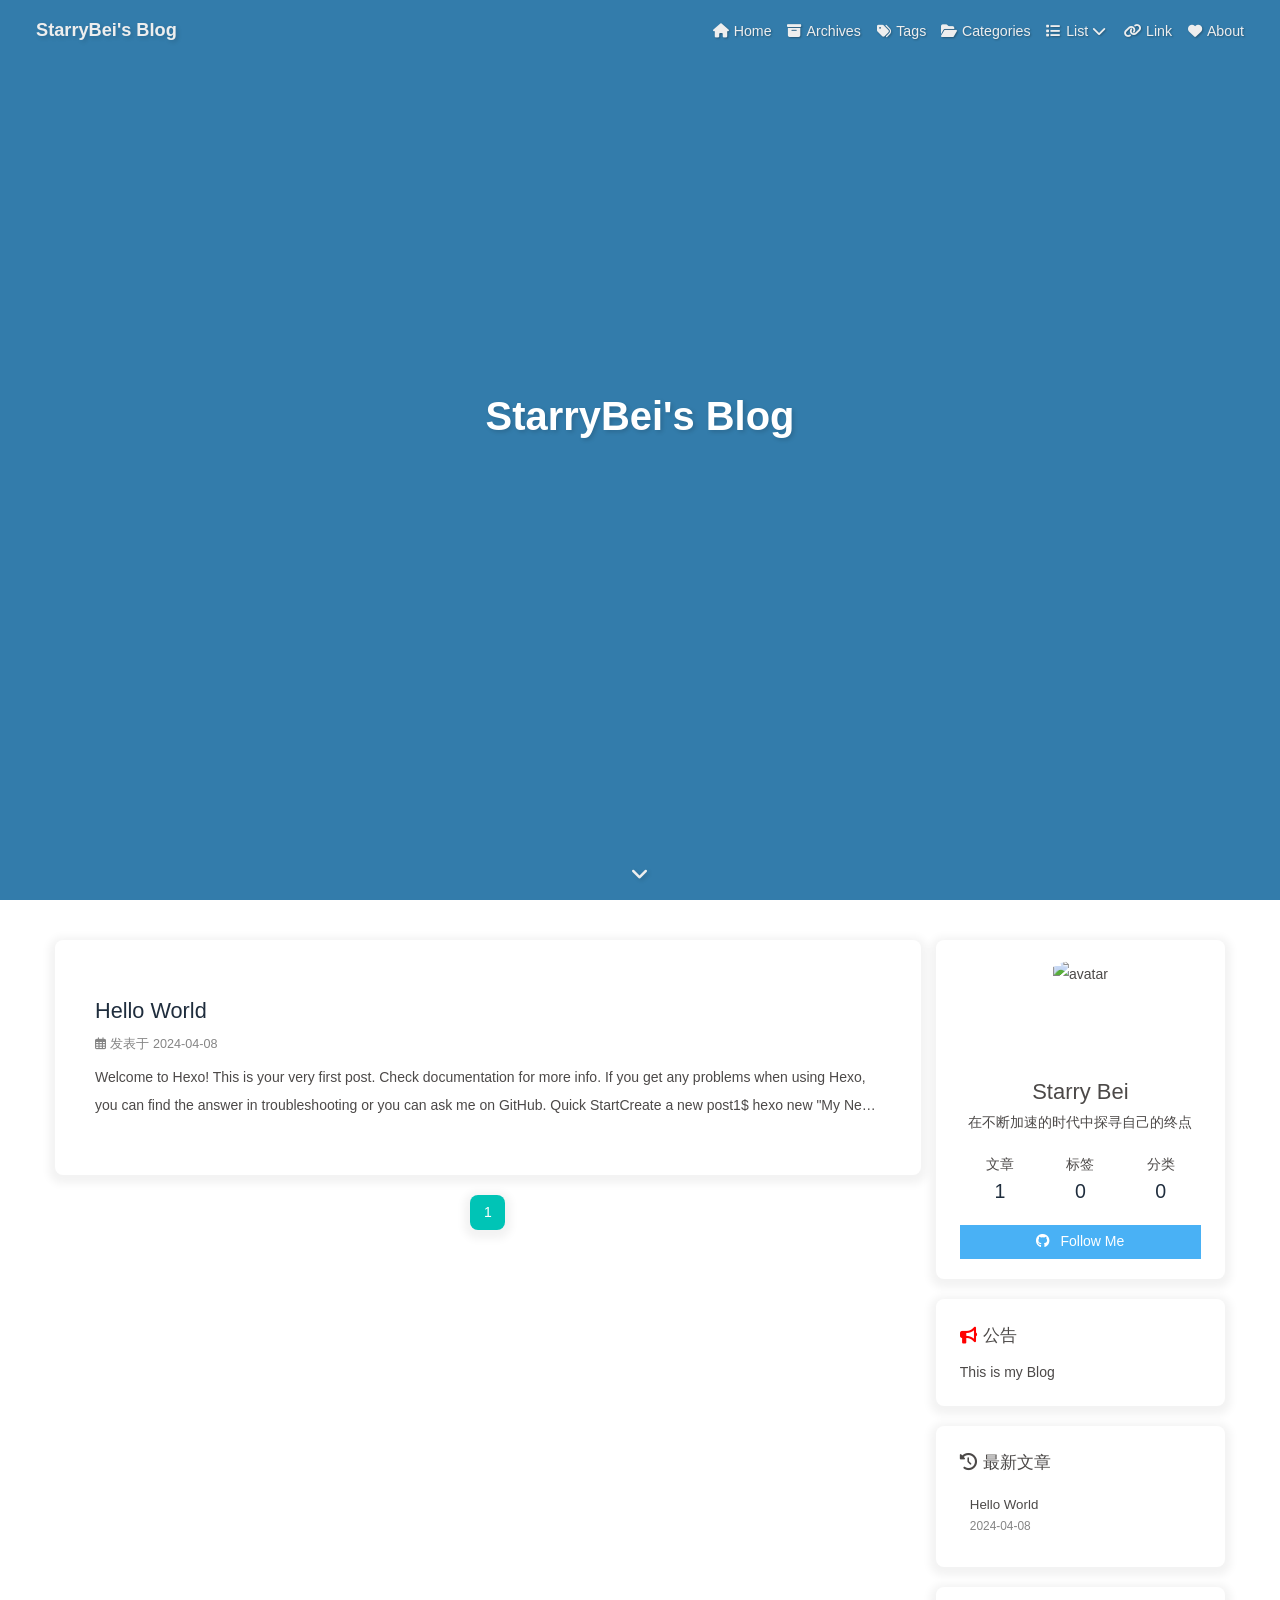
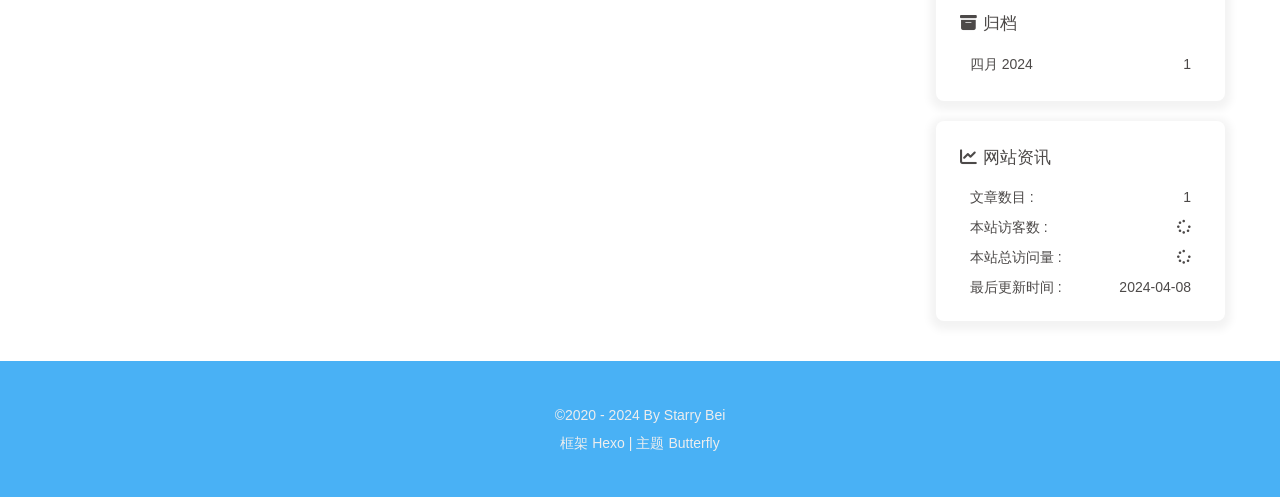
==== commit 0369062c: "Site updated: 2024-04-08 22:52:40" ====
--- a/index.html
+++ b/index.html
@@ -172,7 +172,7 @@
   isHome: true,
   isHighlightShrink: false,
   isToc: false,
-  postUpdate: '2024-04-08 22:51:53'
+  postUpdate: '2024-04-08 22:52:36'
 }</script><meta name="generator" content="Hexo 7.1.1"></head><body><div id="sidebar"><div id="menu-mask"></div><div id="sidebar-menus"><div class="avatar-img is-center"><img src="https://i.loli.net/2021/02/24/5O1day2nriDzjSu.png" onerror="onerror=null;src='/img/friend_404.gif'" alt="avatar"/></div><div class="sidebar-site-data site-data is-center"><a href="/archives/"><div class="headline">文章</div><div class="length-num">1</div></a><a href="/tags/"><div class="headline">标签</div><div class="length-num">0</div></a><a href="/categories/"><div class="headline">分类</div><div class="length-num">0</div></a></div><hr class="custom-hr"/><div class="menus_items"><div class="menus_item"><a class="site-page" href="/"><i class="fa-fw fas fa-home"></i><span> Home</span></a></div><div class="menus_item"><a class="site-page" href="/archives/"><i class="fa-fw fas fa-archive"></i><span> Archives</span></a></div><div class="menus_item"><a class="site-page" href="/tags/"><i class="fa-fw fas fa-tags"></i><span> Tags</span></a></div><div class="menus_item"><a class="site-page" href="/categories/"><i class="fa-fw fas fa-folder-open"></i><span> Categories</span></a></div><div class="menus_item"><span class="site-page group"><i class="fa-fw fas fa-list"></i><span> List</span><i class="fas fa-chevron-down"></i></span><ul class="menus_item_child"><li><a class="site-page child" href="/music/"><i class="fa-fw fas fa-music"></i><span> Music</span></a></li><li><a class="site-page child" href="/movies/"><i class="fa-fw fas fa-video"></i><span> Movie</span></a></li></ul></div><div class="menus_item"><a class="site-page" href="/link/"><i class="fa-fw fas fa-link"></i><span> Link</span></a></div><div class="menus_item"><a class="site-page" href="/about/"><i class="fa-fw fas fa-heart"></i><span> About</span></a></div></div></div></div><div class="page" id="body-wrap"><header class="full_page" id="page-header"><nav id="nav"><span id="blog-info"><a href="/" title="StarryBei's Blog"><span class="site-name">StarryBei's Blog</span></a></span><div id="menus"><div class="menus_items"><div class="menus_item"><a class="site-page" href="/"><i class="fa-fw fas fa-home"></i><span> Home</span></a></div><div class="menus_item"><a class="site-page" href="/archives/"><i class="fa-fw fas fa-archive"></i><span> Archives</span></a></div><div class="menus_item"><a class="site-page" href="/tags/"><i class="fa-fw fas fa-tags"></i><span> Tags</span></a></div><div class="menus_item"><a class="site-page" href="/categories/"><i class="fa-fw fas fa-folder-open"></i><span> Categories</span></a></div><div class="menus_item"><span class="site-page group"><i class="fa-fw fas fa-list"></i><span> List</span><i class="fas fa-chevron-down"></i></span><ul class="menus_item_child"><li><a class="site-page child" href="/music/"><i class="fa-fw fas fa-music"></i><span> Music</span></a></li><li><a class="site-page child" href="/movies/"><i class="fa-fw fas fa-video"></i><span> Movie</span></a></li></ul></div><div class="menus_item"><a class="site-page" href="/link/"><i class="fa-fw fas fa-link"></i><span> Link</span></a></div><div class="menus_item"><a class="site-page" href="/about/"><i class="fa-fw fas fa-heart"></i><span> About</span></a></div></div><div id="toggle-menu"><span class="site-page"><i class="fas fa-bars fa-fw"></i></span></div></div></nav><div id="site-info"><h1 id="site-title">StarryBei's Blog</h1></div><div id="scroll-down"><i class="fas fa-angle-down scroll-down-effects"></i></div></header><main class="layout" id="content-inner"><div class="recent-posts" id="recent-posts"><div class="recent-post-item"><div class="recent-post-info no-cover"><a class="article-title" href="/2024/04/08/hello-world/" title="Hello World">Hello World</a><div class="article-meta-wrap"><span class="post-meta-date"><i class="far fa-calendar-alt"></i><span class="article-meta-label">发表于</span><time datetime="2024-04-08T13:53:00.154Z" title="发表于 2024-04-08 21:53:00">2024-04-08</time></span></div><div class="content">Welcome to Hexo! This is your very first post. Check documentation for more info. If you get any problems when using Hexo, you can find the answer in troubleshooting or you can ask me on GitHub.
 Quick StartCreate a new post1$ hexo new &quot;My New Post&quot;
 
@@ -186,4 +186,4 @@
 Deploy to remote sites1$ hexo deploy
 
 More info: Deployment
-</div></div></div><nav id="pagination"><div class="pagination"><span class="page-number current">1</span></div></nav></div><div class="aside-content" id="aside-content"><div class="card-widget card-info"><div class="is-center"><div class="avatar-img"><img src="https://i.loli.net/2021/02/24/5O1day2nriDzjSu.png" onerror="this.onerror=null;this.src='/img/friend_404.gif'" alt="avatar"/></div><div class="author-info__name">Starry Bei</div><div class="author-info__description">在不断加速的时代中探寻自己的终点</div></div><div class="card-info-data site-data is-center"><a href="/archives/"><div class="headline">文章</div><div class="length-num">1</div></a><a href="/tags/"><div class="headline">标签</div><div class="length-num">0</div></a><a href="/categories/"><div class="headline">分类</div><div class="length-num">0</div></a></div><a id="card-info-btn" target="_blank" rel="noopener" href="https://github.com/xxxxxx"><i class="fab fa-github"></i><span>Follow Me</span></a></div><div class="card-widget card-announcement"><div class="item-headline"><i class="fas fa-bullhorn fa-shake"></i><span>公告</span></div><div class="announcement_content">This is my Blog</div></div><div class="sticky_layout"><div class="card-widget card-recent-post"><div class="item-headline"><i class="fas fa-history"></i><span>最新文章</span></div><div class="aside-list"><div class="aside-list-item no-cover"><div class="content"><a class="title" href="/2024/04/08/hello-world/" title="Hello World">Hello World</a><time datetime="2024-04-08T13:53:00.154Z" title="发表于 2024-04-08 21:53:00">2024-04-08</time></div></div></div></div><div class="card-widget card-archives"><div class="item-headline"><i class="fas fa-archive"></i><span>归档</span></div><ul class="card-archive-list"><li class="card-archive-list-item"><a class="card-archive-list-link" href="/archives/2024/04/"><span class="card-archive-list-date">四月 2024</span><span class="card-archive-list-count">1</span></a></li></ul></div><div class="card-widget card-webinfo"><div class="item-headline"><i class="fas fa-chart-line"></i><span>网站资讯</span></div><div class="webinfo"><div class="webinfo-item"><div class="item-name">文章数目 :</div><div class="item-count">1</div></div><div class="webinfo-item"><div class="item-name">本站访客数 :</div><div class="item-count" id="busuanzi_value_site_uv"><i class="fa-solid fa-spinner fa-spin"></i></div></div><div class="webinfo-item"><div class="item-name">本站总访问量 :</div><div class="item-count" id="busuanzi_value_site_pv"><i class="fa-solid fa-spinner fa-spin"></i></div></div><div class="webinfo-item"><div class="item-name">最后更新时间 :</div><div class="item-count" id="last-push-date" data-lastPushDate="2024-04-08T14:51:53.561Z"><i class="fa-solid fa-spinner fa-spin"></i></div></div></div></div></div></div></main><footer id="footer"><div id="footer-wrap"><div class="copyright">&copy;2020 - 2024 By Starry Bei</div><div class="framework-info"><span>框架 </span><a target="_blank" rel="noopener" href="https://hexo.io">Hexo</a><span class="footer-separator">|</span><span>主题 </span><a target="_blank" rel="noopener" href="https://github.com/jerryc127/hexo-theme-butterfly">Butterfly</a></div></div></footer></div><div id="rightside"><div id="rightside-config-hide"><button id="darkmode" type="button" title="浅色和深色模式转换"><i class="fas fa-adjust"></i></button><button id="hide-aside-btn" type="button" title="单栏和双栏切换"><i class="fas fa-arrows-alt-h"></i></button></div><div id="rightside-config-show"><button id="rightside-config" type="button" title="设置"><i class="fas fa-cog fa-spin"></i></button><button id="go-up" type="button" title="回到顶部"><span class="scroll-percent"></span><i class="fas fa-arrow-up"></i></button></div></div><div><script src="/js/utils.js?v=4.14.0-b1"></script><script src="/js/main.js?v=4.14.0-b1"></script><script src="https://cdn.jsdelivr.net/npm/@fancyapps/ui@5.0.35/dist/fancybox/fancybox.umd.min.js"></script><div class="js-pjax"></div><script async data-pjax src="//busuanzi.ibruce.info/busuanzi/2.3/busuanzi.pure.mini.js"></script></div></body></html>+</div></div></div><nav id="pagination"><div class="pagination"><span class="page-number current">1</span></div></nav></div><div class="aside-content" id="aside-content"><div class="card-widget card-info"><div class="is-center"><div class="avatar-img"><img src="https://i.loli.net/2021/02/24/5O1day2nriDzjSu.png" onerror="this.onerror=null;this.src='/img/friend_404.gif'" alt="avatar"/></div><div class="author-info__name">Starry Bei</div><div class="author-info__description">在不断加速的时代中探寻自己的终点</div></div><div class="card-info-data site-data is-center"><a href="/archives/"><div class="headline">文章</div><div class="length-num">1</div></a><a href="/tags/"><div class="headline">标签</div><div class="length-num">0</div></a><a href="/categories/"><div class="headline">分类</div><div class="length-num">0</div></a></div><a id="card-info-btn" target="_blank" rel="noopener" href="https://github.com/xxxxxx"><i class="fab fa-github"></i><span>Follow Me</span></a></div><div class="card-widget card-announcement"><div class="item-headline"><i class="fas fa-bullhorn fa-shake"></i><span>公告</span></div><div class="announcement_content">This is my Blog</div></div><div class="sticky_layout"><div class="card-widget card-recent-post"><div class="item-headline"><i class="fas fa-history"></i><span>最新文章</span></div><div class="aside-list"><div class="aside-list-item no-cover"><div class="content"><a class="title" href="/2024/04/08/hello-world/" title="Hello World">Hello World</a><time datetime="2024-04-08T13:53:00.154Z" title="发表于 2024-04-08 21:53:00">2024-04-08</time></div></div></div></div><div class="card-widget card-archives"><div class="item-headline"><i class="fas fa-archive"></i><span>归档</span></div><ul class="card-archive-list"><li class="card-archive-list-item"><a class="card-archive-list-link" href="/archives/2024/04/"><span class="card-archive-list-date">四月 2024</span><span class="card-archive-list-count">1</span></a></li></ul></div><div class="card-widget card-webinfo"><div class="item-headline"><i class="fas fa-chart-line"></i><span>网站资讯</span></div><div class="webinfo"><div class="webinfo-item"><div class="item-name">文章数目 :</div><div class="item-count">1</div></div><div class="webinfo-item"><div class="item-name">本站访客数 :</div><div class="item-count" id="busuanzi_value_site_uv"><i class="fa-solid fa-spinner fa-spin"></i></div></div><div class="webinfo-item"><div class="item-name">本站总访问量 :</div><div class="item-count" id="busuanzi_value_site_pv"><i class="fa-solid fa-spinner fa-spin"></i></div></div><div class="webinfo-item"><div class="item-name">最后更新时间 :</div><div class="item-count" id="last-push-date" data-lastPushDate="2024-04-08T14:52:36.323Z"><i class="fa-solid fa-spinner fa-spin"></i></div></div></div></div></div></div></main><footer id="footer"><div id="footer-wrap"><div class="copyright">&copy;2020 - 2024 By Starry Bei</div><div class="framework-info"><span>框架 </span><a target="_blank" rel="noopener" href="https://hexo.io">Hexo</a><span class="footer-separator">|</span><span>主题 </span><a target="_blank" rel="noopener" href="https://github.com/jerryc127/hexo-theme-butterfly">Butterfly</a></div></div></footer></div><div id="rightside"><div id="rightside-config-hide"><button id="darkmode" type="button" title="浅色和深色模式转换"><i class="fas fa-adjust"></i></button><button id="hide-aside-btn" type="button" title="单栏和双栏切换"><i class="fas fa-arrows-alt-h"></i></button></div><div id="rightside-config-show"><button id="rightside-config" type="button" title="设置"><i class="fas fa-cog fa-spin"></i></button><button id="go-up" type="button" title="回到顶部"><span class="scroll-percent"></span><i class="fas fa-arrow-up"></i></button></div></div><div><script src="/js/utils.js?v=4.14.0-b1"></script><script src="/js/main.js?v=4.14.0-b1"></script><script src="https://cdn.jsdelivr.net/npm/@fancyapps/ui@5.0.35/dist/fancybox/fancybox.umd.min.js"></script><div class="js-pjax"></div><script async data-pjax src="//busuanzi.ibruce.info/busuanzi/2.3/busuanzi.pure.mini.js"></script></div></body></html>
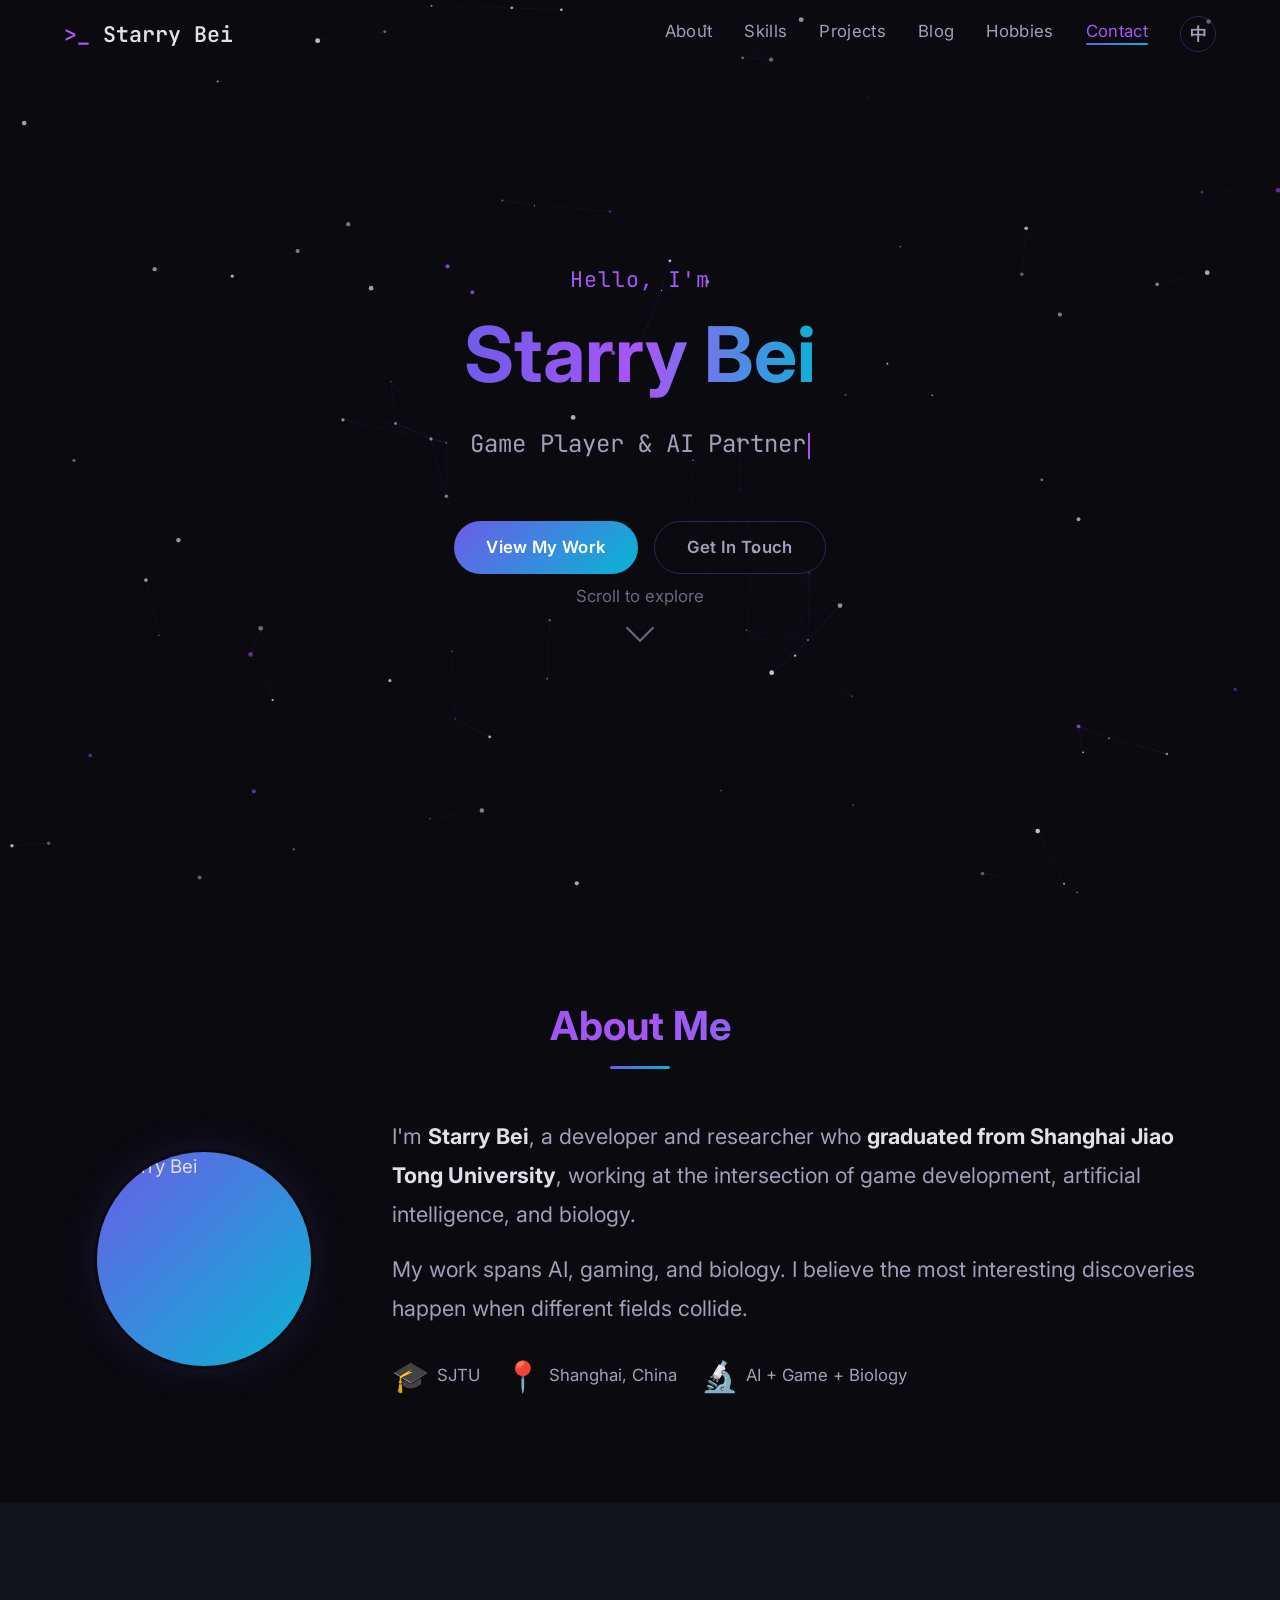
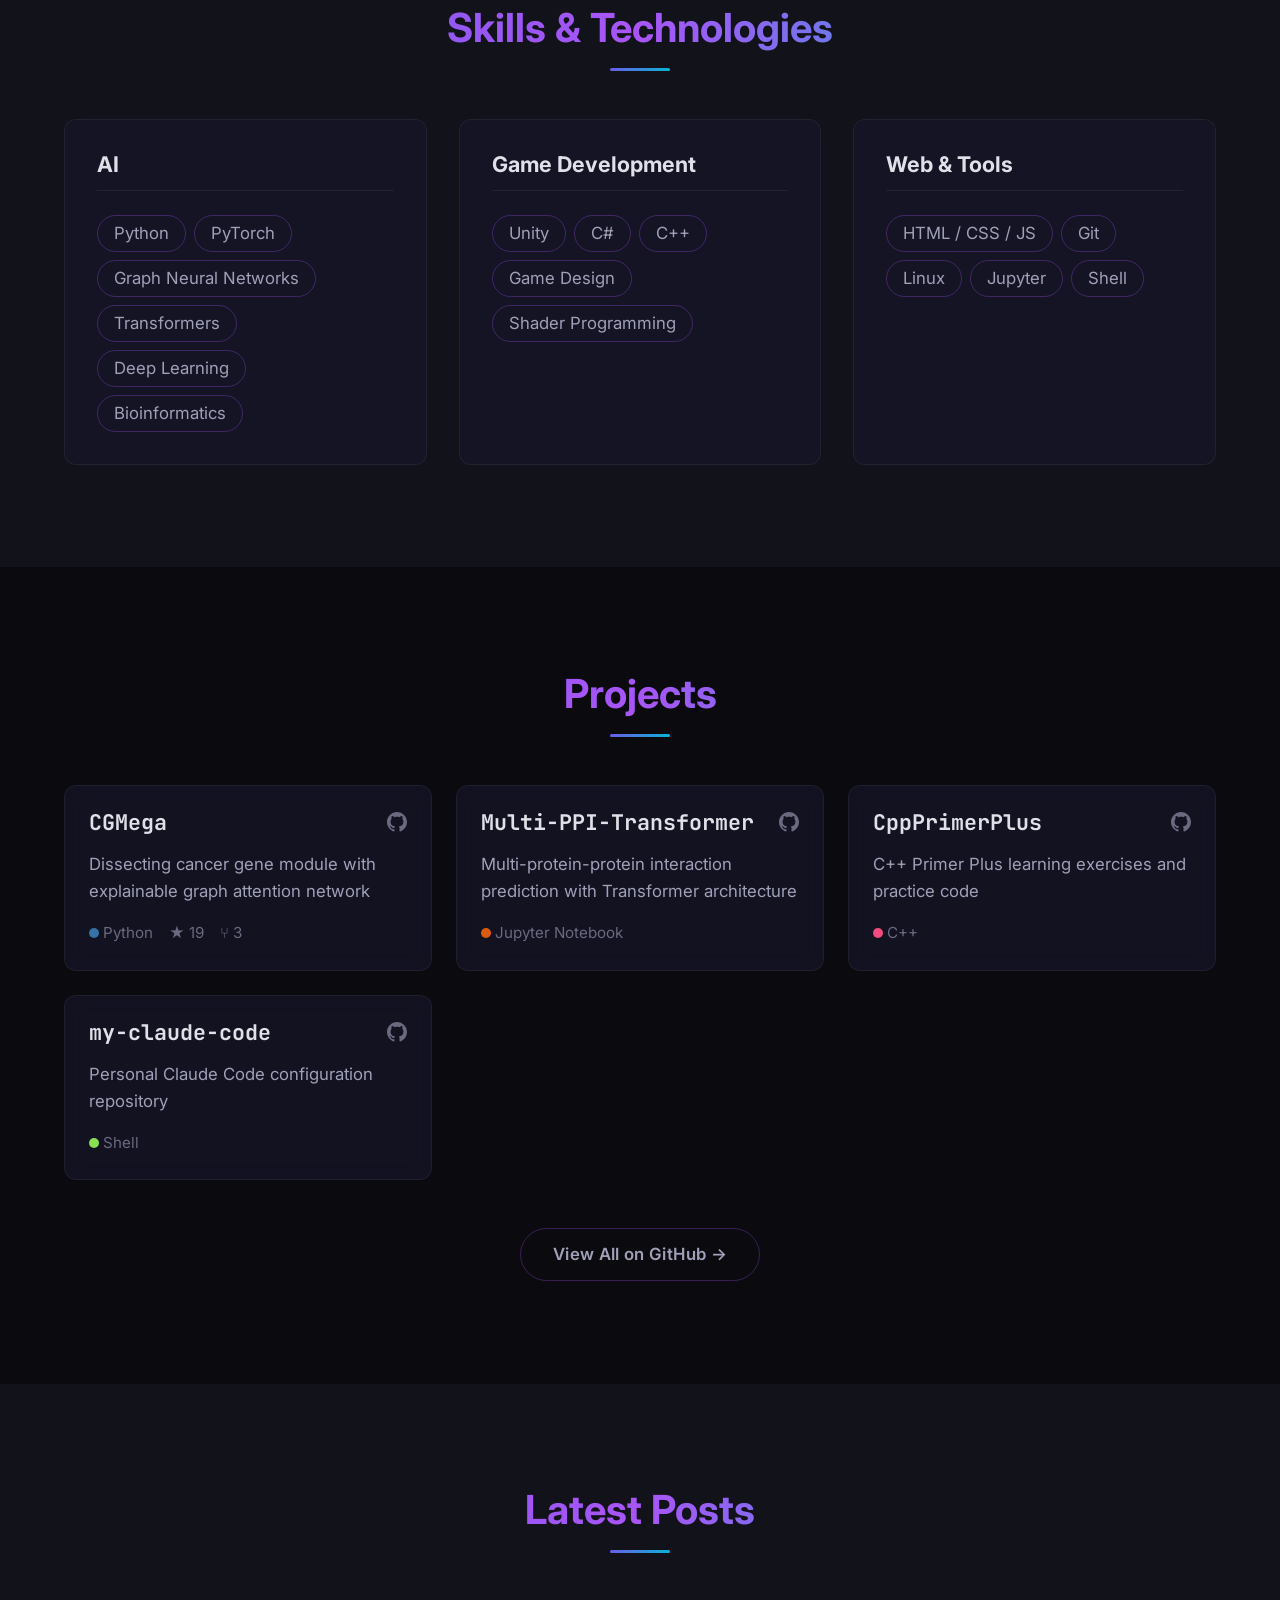
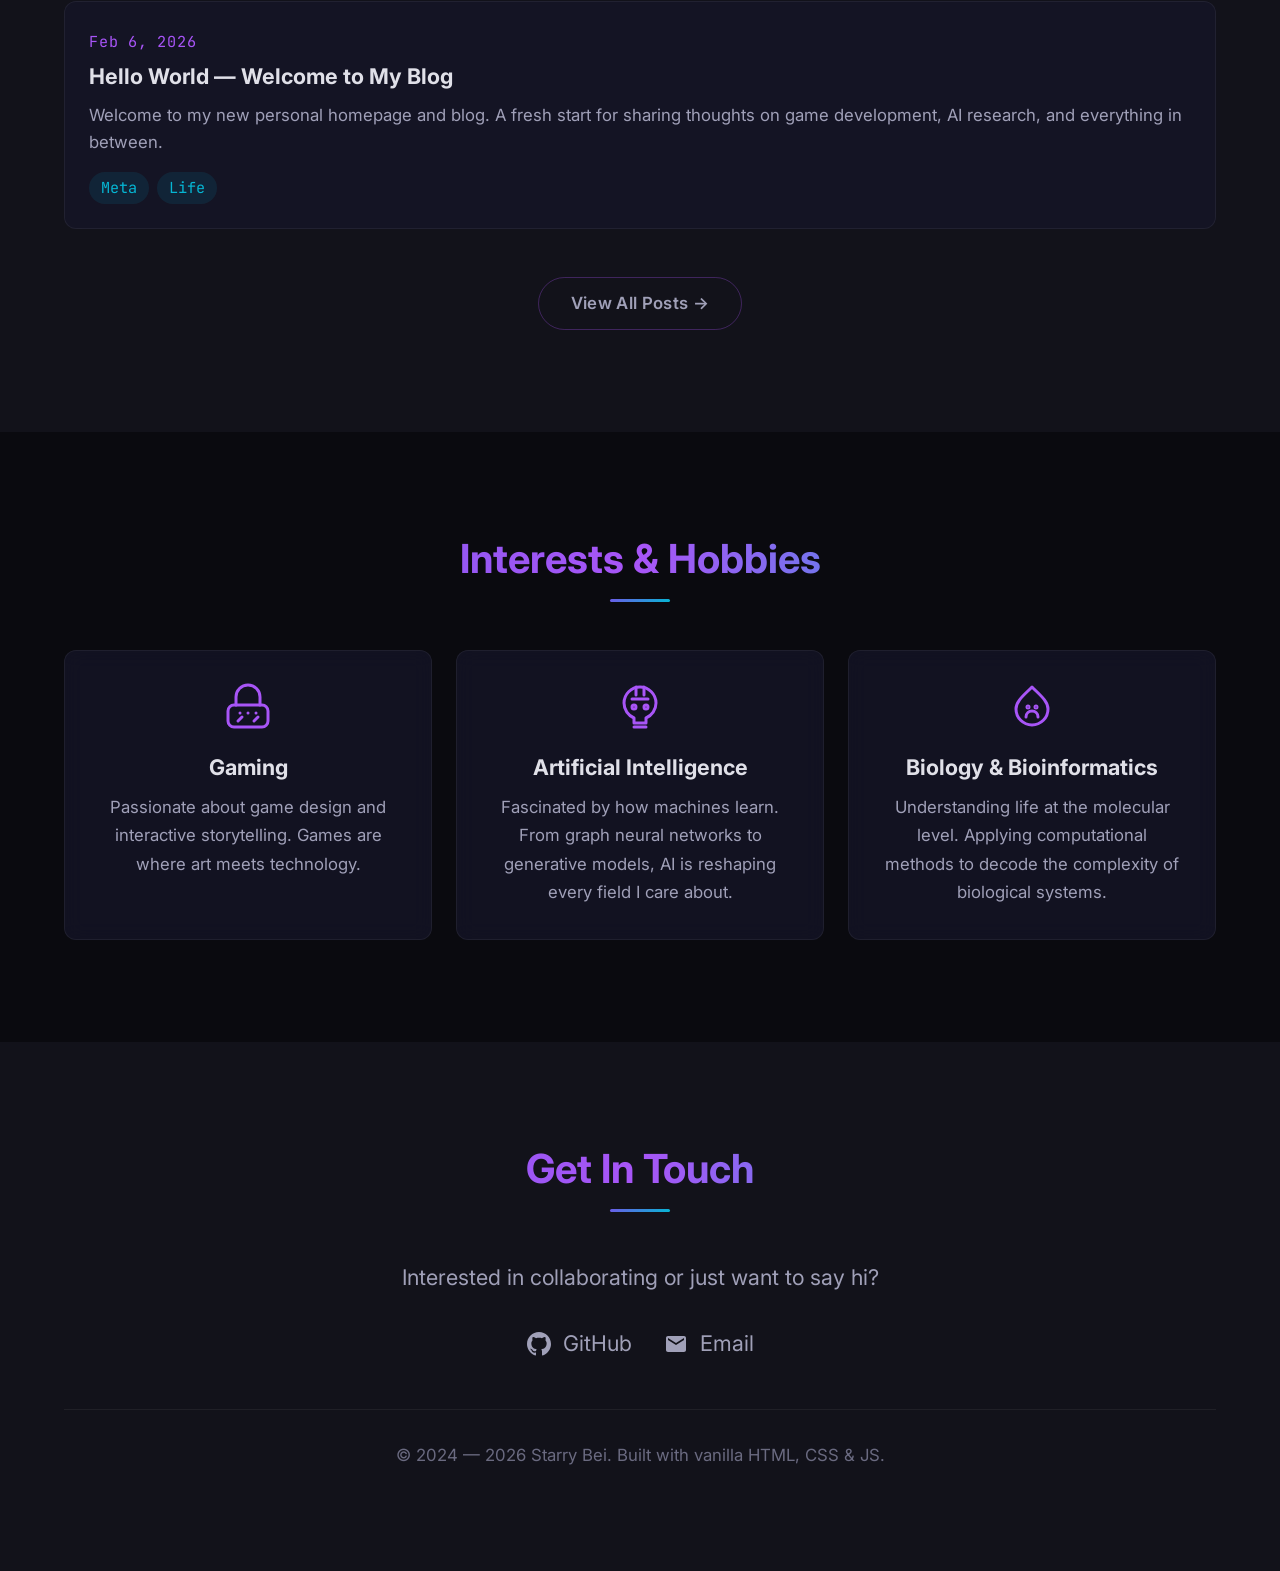
==== commit 40608c55: "feat: rebuild personal homepage with dark tech aesthetic Replace Hexo blog with custom vanilla HTML/" ====
--- a/index.html
+++ b/index.html
@@ -1,189 +1,306 @@
-<!DOCTYPE html><html lang="zh-CN" data-theme="light"><head><meta charset="UTF-8"><meta http-equiv="X-UA-Compatible" content="IE=edge"><meta name="viewport" content="width=device-width, initial-scale=1.0,viewport-fit=cover"><title>StarryBei's Blog</title><meta name="author" content="Starry Bei"><meta name="copyright" content="Starry Bei"><meta name="format-detection" content="telephone=no"><meta name="theme-color" content="#ffffff"><meta name="description" content="在不断加速的时代中探寻自己的终点">
-<meta property="og:type" content="website">
-<meta property="og:title" content="StarryBei&#39;s Blog">
-<meta property="og:url" content="https://nbstarry.github.io/index.html">
-<meta property="og:site_name" content="StarryBei&#39;s Blog">
-<meta property="og:description" content="在不断加速的时代中探寻自己的终点">
-<meta property="og:locale" content="zh_CN">
-<meta property="og:image" content="https://i.loli.net/2021/02/24/5O1day2nriDzjSu.png">
-<meta property="article:author" content="Starry Bei">
-<meta property="article:tag" content="CV GNN Game Development Biology">
-<meta name="twitter:card" content="summary">
-<meta name="twitter:image" content="https://i.loli.net/2021/02/24/5O1day2nriDzjSu.png"><link rel="shortcut icon" href="/img/favicon.png"><link rel="canonical" href="https://nbstarry.github.io/index.html"><link rel="preconnect" href="//cdn.jsdelivr.net"/><link rel="preconnect" href="//busuanzi.ibruce.info"/><link rel="stylesheet" href="/css/index.css?v=4.14.0-b1"><link rel="stylesheet" href="https://cdn.jsdelivr.net/npm/@fortawesome/fontawesome-free@6.5.1/css/all.min.css"><link rel="stylesheet" href="https://cdn.jsdelivr.net/npm/@fancyapps/ui@5.0.35/dist/fancybox/fancybox.min.css" media="print" onload="this.media='all'"><script>(()=>{
-      const saveToLocal = {
-        set: (key, value, ttl) => {
-          if (ttl === 0) return
-          const now = Date.now()
-          const expiry = now + ttl * 86400000
-          const item = {
-            value,
-            expiry
-          }
-          localStorage.setItem(key, JSON.stringify(item))
-        },
-      
-        get: key => {
-          const itemStr = localStorage.getItem(key)
-      
-          if (!itemStr) {
-            return undefined
-          }
-          const item = JSON.parse(itemStr)
-          const now = Date.now()
-      
-          if (now > item.expiry) {
-            localStorage.removeItem(key)
-            return undefined
-          }
-          return item.value
-        }
-      }
-      
-      window.btf = {
-        saveToLocal: saveToLocal,
-        getScript: (url, attr = {}) => new Promise((resolve, reject) => {
-          const script = document.createElement('script')
-          script.src = url
-          script.async = true
-          script.onerror = reject
-          script.onload = script.onreadystatechange = function() {
-            const loadState = this.readyState
-            if (loadState && loadState !== 'loaded' && loadState !== 'complete') return
-            script.onload = script.onreadystatechange = null
-            resolve()
-          }
-
-          Object.keys(attr).forEach(key => {
-            script.setAttribute(key, attr[key])
-          })
-
-          document.head.appendChild(script)
-        }),
-
-        getCSS: (url, id = false) => new Promise((resolve, reject) => {
-          const link = document.createElement('link')
-          link.rel = 'stylesheet'
-          link.href = url
-          if (id) link.id = id
-          link.onerror = reject
-          link.onload = link.onreadystatechange = function() {
-            const loadState = this.readyState
-            if (loadState && loadState !== 'loaded' && loadState !== 'complete') return
-            link.onload = link.onreadystatechange = null
-            resolve()
-          }
-          document.head.appendChild(link)
-        }),
-
-        addGlobalFn: (key, fn, name = false, parent = window) => {
-          const pjaxEnable = false
-          if (!pjaxEnable && key.startsWith('pjax')) return
-
-          const globalFn = parent.globalFn || {}
-          const keyObj = globalFn[key] || {}
-    
-          if (name && keyObj[name]) return
-    
-          name = name || Object.keys(keyObj).length
-          keyObj[name] = fn
-          globalFn[key] = keyObj
-          parent.globalFn = globalFn
-        }
-      }
-    
-      const activateDarkMode = () => {
-        document.documentElement.setAttribute('data-theme', 'dark')
-        if (document.querySelector('meta[name="theme-color"]') !== null) {
-          document.querySelector('meta[name="theme-color"]').setAttribute('content', '#0d0d0d')
-        }
-      }
-      const activateLightMode = () => {
-        document.documentElement.setAttribute('data-theme', 'light')
-        if (document.querySelector('meta[name="theme-color"]') !== null) {
-          document.querySelector('meta[name="theme-color"]').setAttribute('content', '#ffffff')
-        }
-      }
-
-      btf.activateDarkMode = activateDarkMode
-      btf.activateLightMode = activateLightMode
-      
-      const t = saveToLocal.get('theme')
-    
-        if (t === 'dark') activateDarkMode()
-        else if (t === 'light') activateLightMode()
-      
-      const asideStatus = saveToLocal.get('aside-status')
-      if (asideStatus !== undefined) {
-        if (asideStatus === 'hide') {
-          document.documentElement.classList.add('hide-aside')
-        } else {
-          document.documentElement.classList.remove('hide-aside')
-        }
-      }
-    
-      const detectApple = () => {
-        if(/iPad|iPhone|iPod|Macintosh/.test(navigator.userAgent)){
-          document.documentElement.classList.add('apple')
-        }
-      }
-      detectApple()
-    })()</script><script>const GLOBAL_CONFIG = {
-  root: '/',
-  algolia: undefined,
-  localSearch: undefined,
-  translate: undefined,
-  noticeOutdate: undefined,
-  highlight: {"plugin":"highlight.js","highlightCopy":true,"highlightLang":true,"highlightHeightLimit":false},
-  copy: {
-    success: '复制成功',
-    error: '复制错误',
-    noSupport: '浏览器不支持'
-  },
-  relativeDate: {
-    homepage: false,
-    post: false
-  },
-  runtime: '',
-  dateSuffix: {
-    just: '刚刚',
-    min: '分钟前',
-    hour: '小时前',
-    day: '天前',
-    month: '个月前'
-  },
-  copyright: undefined,
-  lightbox: 'fancybox',
-  Snackbar: undefined,
-  infinitegrid: {
-    js: 'https://cdn.jsdelivr.net/npm/@egjs/infinitegrid@4.11.1/dist/infinitegrid.min.js',
-    buttonText: '加载更多'
-  },
-  isPhotoFigcaption: false,
-  islazyload: false,
-  isAnchor: false,
-  percent: {
-    toc: true,
-    rightside: false,
-  },
-  autoDarkmode: false
-}</script><script id="config-diff">var GLOBAL_CONFIG_SITE = {
-  title: 'StarryBei\'s Blog',
-  isPost: false,
-  isHome: true,
-  isHighlightShrink: false,
-  isToc: false,
-  postUpdate: '2024-04-08 22:52:36'
-}</script><meta name="generator" content="Hexo 7.1.1"></head><body><div id="sidebar"><div id="menu-mask"></div><div id="sidebar-menus"><div class="avatar-img is-center"><img src="https://i.loli.net/2021/02/24/5O1day2nriDzjSu.png" onerror="onerror=null;src='/img/friend_404.gif'" alt="avatar"/></div><div class="sidebar-site-data site-data is-center"><a href="/archives/"><div class="headline">文章</div><div class="length-num">1</div></a><a href="/tags/"><div class="headline">标签</div><div class="length-num">0</div></a><a href="/categories/"><div class="headline">分类</div><div class="length-num">0</div></a></div><hr class="custom-hr"/><div class="menus_items"><div class="menus_item"><a class="site-page" href="/"><i class="fa-fw fas fa-home"></i><span> Home</span></a></div><div class="menus_item"><a class="site-page" href="/archives/"><i class="fa-fw fas fa-archive"></i><span> Archives</span></a></div><div class="menus_item"><a class="site-page" href="/tags/"><i class="fa-fw fas fa-tags"></i><span> Tags</span></a></div><div class="menus_item"><a class="site-page" href="/categories/"><i class="fa-fw fas fa-folder-open"></i><span> Categories</span></a></div><div class="menus_item"><span class="site-page group"><i class="fa-fw fas fa-list"></i><span> List</span><i class="fas fa-chevron-down"></i></span><ul class="menus_item_child"><li><a class="site-page child" href="/music/"><i class="fa-fw fas fa-music"></i><span> Music</span></a></li><li><a class="site-page child" href="/movies/"><i class="fa-fw fas fa-video"></i><span> Movie</span></a></li></ul></div><div class="menus_item"><a class="site-page" href="/link/"><i class="fa-fw fas fa-link"></i><span> Link</span></a></div><div class="menus_item"><a class="site-page" href="/about/"><i class="fa-fw fas fa-heart"></i><span> About</span></a></div></div></div></div><div class="page" id="body-wrap"><header class="full_page" id="page-header"><nav id="nav"><span id="blog-info"><a href="/" title="StarryBei's Blog"><span class="site-name">StarryBei's Blog</span></a></span><div id="menus"><div class="menus_items"><div class="menus_item"><a class="site-page" href="/"><i class="fa-fw fas fa-home"></i><span> Home</span></a></div><div class="menus_item"><a class="site-page" href="/archives/"><i class="fa-fw fas fa-archive"></i><span> Archives</span></a></div><div class="menus_item"><a class="site-page" href="/tags/"><i class="fa-fw fas fa-tags"></i><span> Tags</span></a></div><div class="menus_item"><a class="site-page" href="/categories/"><i class="fa-fw fas fa-folder-open"></i><span> Categories</span></a></div><div class="menus_item"><span class="site-page group"><i class="fa-fw fas fa-list"></i><span> List</span><i class="fas fa-chevron-down"></i></span><ul class="menus_item_child"><li><a class="site-page child" href="/music/"><i class="fa-fw fas fa-music"></i><span> Music</span></a></li><li><a class="site-page child" href="/movies/"><i class="fa-fw fas fa-video"></i><span> Movie</span></a></li></ul></div><div class="menus_item"><a class="site-page" href="/link/"><i class="fa-fw fas fa-link"></i><span> Link</span></a></div><div class="menus_item"><a class="site-page" href="/about/"><i class="fa-fw fas fa-heart"></i><span> About</span></a></div></div><div id="toggle-menu"><span class="site-page"><i class="fas fa-bars fa-fw"></i></span></div></div></nav><div id="site-info"><h1 id="site-title">StarryBei's Blog</h1></div><div id="scroll-down"><i class="fas fa-angle-down scroll-down-effects"></i></div></header><main class="layout" id="content-inner"><div class="recent-posts" id="recent-posts"><div class="recent-post-item"><div class="recent-post-info no-cover"><a class="article-title" href="/2024/04/08/hello-world/" title="Hello World">Hello World</a><div class="article-meta-wrap"><span class="post-meta-date"><i class="far fa-calendar-alt"></i><span class="article-meta-label">发表于</span><time datetime="2024-04-08T13:53:00.154Z" title="发表于 2024-04-08 21:53:00">2024-04-08</time></span></div><div class="content">Welcome to Hexo! This is your very first post. Check documentation for more info. If you get any problems when using Hexo, you can find the answer in troubleshooting or you can ask me on GitHub.
-Quick StartCreate a new post1$ hexo new &quot;My New Post&quot;
-
-More info: Writing
-Run server1$ hexo server
-
-More info: Server
-Generate static files1$ hexo generate
-
-More info: Generating
-Deploy to remote sites1$ hexo deploy
-
-More info: Deployment
-</div></div></div><nav id="pagination"><div class="pagination"><span class="page-number current">1</span></div></nav></div><div class="aside-content" id="aside-content"><div class="card-widget card-info"><div class="is-center"><div class="avatar-img"><img src="https://i.loli.net/2021/02/24/5O1day2nriDzjSu.png" onerror="this.onerror=null;this.src='/img/friend_404.gif'" alt="avatar"/></div><div class="author-info__name">Starry Bei</div><div class="author-info__description">在不断加速的时代中探寻自己的终点</div></div><div class="card-info-data site-data is-center"><a href="/archives/"><div class="headline">文章</div><div class="length-num">1</div></a><a href="/tags/"><div class="headline">标签</div><div class="length-num">0</div></a><a href="/categories/"><div class="headline">分类</div><div class="length-num">0</div></a></div><a id="card-info-btn" target="_blank" rel="noopener" href="https://github.com/xxxxxx"><i class="fab fa-github"></i><span>Follow Me</span></a></div><div class="card-widget card-announcement"><div class="item-headline"><i class="fas fa-bullhorn fa-shake"></i><span>公告</span></div><div class="announcement_content">This is my Blog</div></div><div class="sticky_layout"><div class="card-widget card-recent-post"><div class="item-headline"><i class="fas fa-history"></i><span>最新文章</span></div><div class="aside-list"><div class="aside-list-item no-cover"><div class="content"><a class="title" href="/2024/04/08/hello-world/" title="Hello World">Hello World</a><time datetime="2024-04-08T13:53:00.154Z" title="发表于 2024-04-08 21:53:00">2024-04-08</time></div></div></div></div><div class="card-widget card-archives"><div class="item-headline"><i class="fas fa-archive"></i><span>归档</span></div><ul class="card-archive-list"><li class="card-archive-list-item"><a class="card-archive-list-link" href="/archives/2024/04/"><span class="card-archive-list-date">四月 2024</span><span class="card-archive-list-count">1</span></a></li></ul></div><div class="card-widget card-webinfo"><div class="item-headline"><i class="fas fa-chart-line"></i><span>网站资讯</span></div><div class="webinfo"><div class="webinfo-item"><div class="item-name">文章数目 :</div><div class="item-count">1</div></div><div class="webinfo-item"><div class="item-name">本站访客数 :</div><div class="item-count" id="busuanzi_value_site_uv"><i class="fa-solid fa-spinner fa-spin"></i></div></div><div class="webinfo-item"><div class="item-name">本站总访问量 :</div><div class="item-count" id="busuanzi_value_site_pv"><i class="fa-solid fa-spinner fa-spin"></i></div></div><div class="webinfo-item"><div class="item-name">最后更新时间 :</div><div class="item-count" id="last-push-date" data-lastPushDate="2024-04-08T14:52:36.323Z"><i class="fa-solid fa-spinner fa-spin"></i></div></div></div></div></div></div></main><footer id="footer"><div id="footer-wrap"><div class="copyright">&copy;2020 - 2024 By Starry Bei</div><div class="framework-info"><span>框架 </span><a target="_blank" rel="noopener" href="https://hexo.io">Hexo</a><span class="footer-separator">|</span><span>主题 </span><a target="_blank" rel="noopener" href="https://github.com/jerryc127/hexo-theme-butterfly">Butterfly</a></div></div></footer></div><div id="rightside"><div id="rightside-config-hide"><button id="darkmode" type="button" title="浅色和深色模式转换"><i class="fas fa-adjust"></i></button><button id="hide-aside-btn" type="button" title="单栏和双栏切换"><i class="fas fa-arrows-alt-h"></i></button></div><div id="rightside-config-show"><button id="rightside-config" type="button" title="设置"><i class="fas fa-cog fa-spin"></i></button><button id="go-up" type="button" title="回到顶部"><span class="scroll-percent"></span><i class="fas fa-arrow-up"></i></button></div></div><div><script src="/js/utils.js?v=4.14.0-b1"></script><script src="/js/main.js?v=4.14.0-b1"></script><script src="https://cdn.jsdelivr.net/npm/@fancyapps/ui@5.0.35/dist/fancybox/fancybox.umd.min.js"></script><div class="js-pjax"></div><script async data-pjax src="//busuanzi.ibruce.info/busuanzi/2.3/busuanzi.pure.mini.js"></script></div></body></html>+<!DOCTYPE html>
+<html lang="en">
+<head>
+  <meta charset="UTF-8">
+  <meta name="viewport" content="width=device-width, initial-scale=1.0">
+  <title>Starry Bei — Game Dev, AI & Biology</title>
+  <meta name="description" content="Personal homepage of Starry Bei. Game developer, AI researcher, and biology enthusiast at Shanghai Jiao Tong University.">
+  <meta name="author" content="Starry Bei">
+
+  <!-- Open Graph -->
+  <meta property="og:type" content="website">
+  <meta property="og:title" content="Starry Bei — Developer & Researcher">
+  <meta property="og:description" content="Game Development, AI, and Biology">
+  <meta property="og:url" content="https://nbstarry.github.io">
+
+  <!-- Favicon -->
+  <link rel="icon" href="data:image/svg+xml,<svg xmlns='http://www.w3.org/2000/svg' viewBox='0 0 100 100'><text y='.9em' font-size='90'>⭐</text></svg>">
+
+  <!-- Fonts -->
+  <link rel="preconnect" href="https://fonts.googleapis.com">
+  <link rel="preconnect" href="https://fonts.gstatic.com" crossorigin>
+  <link href="https://fonts.googleapis.com/css2?family=Inter:wght@400;600;700&family=JetBrains+Mono:wght@400&display=swap" rel="stylesheet">
+
+  <!-- Stylesheets -->
+  <link rel="stylesheet" href="css/variables.css">
+  <link rel="stylesheet" href="css/reset.css">
+  <link rel="stylesheet" href="css/layout.css">
+  <link rel="stylesheet" href="css/components.css">
+  <link rel="stylesheet" href="css/animations.css">
+
+  <!-- Scripts -->
+  <script src="js/i18n.js" defer></script>
+  <script src="js/particles.js" defer></script>
+  <script src="js/typewriter.js" defer></script>
+  <script src="js/scroll-reveal.js" defer></script>
+  <script src="js/nav.js" defer></script>
+  <script src="js/projects.js" defer></script>
+  <script src="js/blog-loader.js" defer></script>
+  <script src="js/main.js" defer></script>
+</head>
+<body>
+
+  <!-- ===== NAVIGATION ===== -->
+  <nav class="navbar" id="navbar">
+    <div class="container navbar__inner">
+      <a href="#hero" class="navbar__logo">
+        <span class="navbar__logo-symbol">&gt;_</span> Starry Bei
+      </a>
+      <div class="navbar__right">
+        <button class="lang-toggle" aria-label="Switch language">
+          <span class="lang-toggle__label">中</span>
+        </button>
+        <button class="navbar__toggle" id="nav-toggle" aria-label="Toggle navigation" aria-expanded="false">
+          <span class="navbar__toggle-bar"></span>
+          <span class="navbar__toggle-bar"></span>
+          <span class="navbar__toggle-bar"></span>
+        </button>
+      </div>
+      <ul class="navbar__links" id="nav-links">
+        <li><a href="#about" data-i18n="nav.about">About</a></li>
+        <li><a href="#skills" data-i18n="nav.skills">Skills</a></li>
+        <li><a href="#projects" data-i18n="nav.projects">Projects</a></li>
+        <li><a href="#blog" data-i18n="nav.blog">Blog</a></li>
+        <li><a href="#hobbies" data-i18n="nav.hobbies">Hobbies</a></li>
+        <li><a href="#contact" data-i18n="nav.contact">Contact</a></li>
+        <li>
+          <button class="lang-toggle" aria-label="Switch language">
+            <span class="lang-toggle__label">中</span>
+          </button>
+        </li>
+      </ul>
+    </div>
+    <!-- Mobile Menu Overlay -->
+    <div class="navbar__mobile-overlay" id="mobile-menu">
+      <a href="#about" data-i18n="nav.about">About</a>
+      <a href="#skills" data-i18n="nav.skills">Skills</a>
+      <a href="#projects" data-i18n="nav.projects">Projects</a>
+      <a href="#blog" data-i18n="nav.blog">Blog</a>
+      <a href="#hobbies" data-i18n="nav.hobbies">Hobbies</a>
+      <a href="#contact" data-i18n="nav.contact">Contact</a>
+    </div>
+  </nav>
+
+  <!-- ===== HERO ===== -->
+  <section id="hero" class="hero">
+    <canvas id="particle-canvas" class="hero__canvas"></canvas>
+    <div class="hero__content">
+      <p class="hero__greeting" data-i18n="hero.greeting">Hello, I'm</p>
+      <h1 class="hero__name">Starry Bei</h1>
+      <p class="hero__tagline">
+        <span
+          data-typewriter="Game Developer & AI Researcher|Bridging Biology and Deep Learning|Building at the edge of code and creativity"
+          data-typewriter-speed="70"
+          data-typewriter-pause="2500"
+          data-typewriter-loop="true"
+        ></span><span class="typewriter-cursor"></span>
+      </p>
+      <div class="hero__cta">
+        <a href="#projects" class="btn btn--primary" data-i18n="hero.cta.work">View My Work</a>
+        <a href="#contact" class="btn btn--ghost" data-i18n="hero.cta.contact">Get In Touch</a>
+      </div>
+      <div class="hero__scroll-hint">
+        <span data-i18n="hero.scroll">Scroll to explore</span>
+        <div class="hero__scroll-arrow"></div>
+      </div>
+    </div>
+  </section>
+
+  <!-- ===== ABOUT ===== -->
+  <section id="about" class="section">
+    <div class="container">
+      <h2 class="section-title reveal" data-i18n="about.title">About Me</h2>
+      <div class="about__grid">
+        <div class="about__image reveal">
+          <img
+            src="https://avatars.githubusercontent.com/u/43176376?v=4&s=400"
+            alt="Starry Bei"
+            class="about__avatar"
+            loading="lazy"
+          >
+        </div>
+        <div class="about__text reveal">
+          <p data-i18n="about.p1">
+            I'm <strong>Starry Bei</strong>, a developer and researcher at
+            <strong>Shanghai Jiao Tong University</strong>, working at the
+            intersection of game development, artificial intelligence, and biology.
+          </p>
+          <p data-i18n="about.p2">
+            My work spans from building explainable graph neural networks for
+            cancer gene analysis to exploring game development and interactive
+            experiences. I believe the most interesting discoveries happen when
+            different fields collide.
+          </p>
+          <div class="about__highlights">
+            <div class="about__highlight-item">
+              <span class="about__highlight-icon">🎓</span>
+              <span data-i18n="about.tag.school">SJTU</span>
+            </div>
+            <div class="about__highlight-item">
+              <span class="about__highlight-icon">📍</span>
+              <span data-i18n="about.tag.loc">Shanghai, China</span>
+            </div>
+            <div class="about__highlight-item">
+              <span class="about__highlight-icon">🔬</span>
+              <span data-i18n="about.tag.field">AI + Biology</span>
+            </div>
+          </div>
+        </div>
+      </div>
+    </div>
+  </section>
+
+  <!-- ===== SKILLS ===== -->
+  <section id="skills" class="section section--alt">
+    <div class="container">
+      <h2 class="section-title reveal" data-i18n="skills.title">Skills & Technologies</h2>
+      <div class="skills__categories reveal-stagger">
+        <div class="skills__category reveal">
+          <h3 class="skills__category-title" data-i18n="skills.cat.ai">AI / Machine Learning</h3>
+          <div class="skills__tags">
+            <span class="skill-badge">Python</span>
+            <span class="skill-badge">PyTorch</span>
+            <span class="skill-badge">Graph Neural Networks</span>
+            <span class="skill-badge">Transformers</span>
+            <span class="skill-badge">Deep Learning</span>
+            <span class="skill-badge">Bioinformatics</span>
+          </div>
+        </div>
+        <div class="skills__category reveal">
+          <h3 class="skills__category-title" data-i18n="skills.cat.game">Game Development</h3>
+          <div class="skills__tags">
+            <span class="skill-badge">Unity</span>
+            <span class="skill-badge">C#</span>
+            <span class="skill-badge">C++</span>
+            <span class="skill-badge">Game Design</span>
+            <span class="skill-badge">Shader Programming</span>
+          </div>
+        </div>
+        <div class="skills__category reveal">
+          <h3 class="skills__category-title" data-i18n="skills.cat.web">Web & Tools</h3>
+          <div class="skills__tags">
+            <span class="skill-badge">HTML / CSS / JS</span>
+            <span class="skill-badge">Git</span>
+            <span class="skill-badge">Linux</span>
+            <span class="skill-badge">Jupyter</span>
+            <span class="skill-badge">Shell</span>
+          </div>
+        </div>
+      </div>
+    </div>
+  </section>
+
+  <!-- ===== PROJECTS ===== -->
+  <section id="projects" class="section">
+    <div class="container">
+      <h2 class="section-title reveal" data-i18n="projects.title">Projects</h2>
+      <div class="projects__grid reveal-stagger" id="projects-grid">
+        <noscript>
+          <p class="empty-state">Enable JavaScript to see live project data from GitHub.</p>
+        </noscript>
+      </div>
+      <div class="projects__more reveal">
+        <a href="https://github.com/NBStarry" target="_blank" rel="noopener" class="btn btn--ghost" data-i18n="projects.view_all">
+          View All on GitHub →
+        </a>
+      </div>
+    </div>
+  </section>
+
+  <!-- ===== BLOG ===== -->
+  <section id="blog" class="section section--alt">
+    <div class="container">
+      <h2 class="section-title reveal" data-i18n="blog.title">Latest Posts</h2>
+      <div class="blog__list" id="blog-posts">
+        <!-- Dynamically populated by blog-loader.js -->
+      </div>
+      <div class="blog__more reveal">
+        <a href="blog/" class="btn btn--ghost" data-i18n="blog.view_all">View All Posts →</a>
+      </div>
+    </div>
+  </section>
+
+  <!-- ===== HOBBIES ===== -->
+  <section id="hobbies" class="section">
+    <div class="container">
+      <h2 class="section-title reveal" data-i18n="hobbies.title">Interests & Hobbies</h2>
+      <div class="hobbies__grid reveal-stagger">
+
+        <div class="hobby-card reveal">
+          <div class="hobby-card__icon">
+            <svg viewBox="0 0 24 24" fill="none" stroke="currentColor" stroke-width="1.5" stroke-linecap="round" stroke-linejoin="round">
+              <path d="M6 11V7a6 6 0 0 1 12 0v4"/>
+              <rect x="2" y="11" width="20" height="11" rx="3"/>
+              <path d="M8 15h.01M12 15h.01M16 15h.01"/>
+              <path d="M7 19l2-2m6 2l2-2"/>
+            </svg>
+          </div>
+          <h3 class="hobby-card__title" data-i18n="hobbies.gaming.title">Gaming</h3>
+          <p class="hobby-card__description" data-i18n="hobbies.gaming.desc">
+            Passionate about game design and interactive storytelling.
+            From AAA titles to indie gems, games are where art meets technology.
+          </p>
+        </div>
+
+        <div class="hobby-card reveal">
+          <div class="hobby-card__icon">
+            <svg viewBox="0 0 24 24" fill="none" stroke="currentColor" stroke-width="1.5" stroke-linecap="round" stroke-linejoin="round">
+              <path d="M12 2a8 8 0 0 0-8 8c0 3.4 2.1 6.3 5 7.5V20h6v-2.5c2.9-1.2 5-4.1 5-7.5a8 8 0 0 0-8-8z"/>
+              <path d="M9 22h6"/>
+              <path d="M10 2v4M14 2v4M8 8h8"/>
+              <circle cx="9" cy="12" r="1"/>
+              <circle cx="15" cy="12" r="1"/>
+            </svg>
+          </div>
+          <h3 class="hobby-card__title" data-i18n="hobbies.ai.title">Artificial Intelligence</h3>
+          <p class="hobby-card__description" data-i18n="hobbies.ai.desc">
+            Fascinated by how machines learn. From graph neural networks
+            to generative models, AI is reshaping every field I care about.
+          </p>
+        </div>
+
+        <div class="hobby-card reveal">
+          <div class="hobby-card__icon">
+            <svg viewBox="0 0 24 24" fill="none" stroke="currentColor" stroke-width="1.5" stroke-linecap="round" stroke-linejoin="round">
+              <path d="M12 2C8 6 4 9 4 13a8 8 0 0 0 16 0c0-4-4-7-8-11z"/>
+              <path d="M9 17c0-2 1.5-3 3-3s3 1 3 3"/>
+              <circle cx="10" cy="12" r="0.5"/>
+              <circle cx="14" cy="12" r="0.5"/>
+            </svg>
+          </div>
+          <h3 class="hobby-card__title" data-i18n="hobbies.bio.title">Biology & Bioinformatics</h3>
+          <p class="hobby-card__description" data-i18n="hobbies.bio.desc">
+            Understanding life at the molecular level. Applying computational
+            methods to decode the complexity of biological systems.
+          </p>
+        </div>
+
+      </div>
+    </div>
+  </section>
+
+  <!-- ===== CONTACT / FOOTER ===== -->
+  <footer id="contact" class="footer">
+    <div class="container">
+      <h2 class="section-title reveal" data-i18n="contact.title">Get In Touch</h2>
+      <p class="footer__subtitle reveal" data-i18n="contact.subtitle">
+        Interested in collaborating or just want to say hi?
+      </p>
+      <div class="footer__links reveal">
+        <a href="https://github.com/NBStarry" target="_blank" rel="noopener" class="footer__link" aria-label="GitHub">
+          <svg viewBox="0 0 24 24"><path d="M12 0c-6.626 0-12 5.373-12 12 0 5.302 3.438 9.8 8.207 11.387.599.111.793-.261.793-.577v-2.234c-3.338.726-4.033-1.416-4.033-1.416-.546-1.387-1.333-1.756-1.333-1.756-1.089-.745.083-.729.083-.729 1.205.084 1.839 1.237 1.839 1.237 1.07 1.834 2.807 1.304 3.492.997.107-.775.418-1.305.762-1.604-2.665-.305-5.467-1.334-5.467-5.931 0-1.311.469-2.381 1.236-3.221-.124-.303-.535-1.524.117-3.176 0 0 1.008-.322 3.301 1.23.957-.266 1.983-.399 3.003-.404 1.02.005 2.047.138 3.006.404 2.291-1.552 3.297-1.23 3.297-1.23.653 1.653.242 2.874.118 3.176.77.84 1.235 1.911 1.235 3.221 0 4.609-2.807 5.624-5.479 5.921.43.372.823 1.102.823 2.222v3.293c0 .319.192.694.801.576 4.765-1.589 8.199-6.086 8.199-11.386 0-6.627-5.373-12-12-12z"/></svg>
+          <span>GitHub</span>
+        </a>
+        <a href="mailto:starrybei@qq.com" class="footer__link" aria-label="Email">
+          <svg viewBox="0 0 24 24"><path d="M20 4H4c-1.1 0-1.99.9-1.99 2L2 18c0 1.1.9 2 2 2h16c1.1 0 2-.9 2-2V6c0-1.1-.9-2-2-2zm0 4l-8 5-8-5V6l8 5 8-5v2z"/></svg>
+          <span>Email</span>
+        </a>
+      </div>
+      <div class="footer__bottom">
+        <p data-i18n="footer.copyright">&copy; 2024 — 2026 Starry Bei. Built with vanilla HTML, CSS & JS.</p>
+      </div>
+    </div>
+  </footer>
+
+</body>
+</html>
--- a/css/variables.css
+++ b/css/variables.css
@@ -0,0 +1,71 @@
+/* ===== DESIGN TOKEN SYSTEM ===== */
+:root {
+  /* Color Palette — Dark Tech Aesthetic */
+  --color-bg-primary:    #0a0a0f;
+  --color-bg-secondary:  #12121a;
+  --color-bg-tertiary:   #1a1a2e;
+  --color-bg-card:       rgba(22, 22, 42, 0.7);
+  --color-bg-card-hover: rgba(30, 30, 58, 0.8);
+
+  /* Text Hierarchy */
+  --color-text-primary:   #e0e0e8;
+  --color-text-secondary: #a0a0b8;
+  --color-text-muted:     #6a6a80;
+
+  /* Accent Gradient System — Purple-to-Cyan */
+  --color-accent-start: #6c5ce7;
+  --color-accent-mid:   #a855f7;
+  --color-accent-end:   #06b6d4;
+  --gradient-primary:   linear-gradient(135deg, var(--color-accent-start), var(--color-accent-end));
+  --gradient-text:      linear-gradient(90deg, var(--color-accent-start), var(--color-accent-mid), var(--color-accent-end));
+  --gradient-subtle:    linear-gradient(135deg, rgba(108,92,231,0.1), rgba(6,182,212,0.1));
+
+  /* Functional Colors */
+  --color-border:       rgba(255, 255, 255, 0.06);
+  --color-border-hover: rgba(168, 85, 247, 0.3);
+  --color-glow:         rgba(108, 92, 231, 0.15);
+
+  /* Typography — fluid sizing with clamp(min, preferred, max) */
+  --font-display: 'Inter', -apple-system, BlinkMacSystemFont, 'Segoe UI', sans-serif;
+  --font-mono:    'JetBrains Mono', 'Fira Code', 'Cascadia Code', monospace;
+  --font-size-xs:   clamp(0.8rem,   1vw + 0.25rem, 0.95rem);
+  --font-size-sm:   clamp(0.9rem,   1vw + 0.35rem, 1.05rem);
+  --font-size-base: clamp(1rem,     1vw + 0.45rem, 1.175rem);
+  --font-size-lg:   clamp(1.125rem, 1.2vw + 0.5rem, 1.35rem);
+  --font-size-xl:   clamp(1.5rem,   2vw + 0.5rem,  1.875rem);
+  --font-size-2xl:  clamp(1.75rem,  3vw + 0.5rem,  2.5rem);
+  --font-size-3xl:  clamp(2rem,     3.5vw + 0.5rem, 3rem);
+  --font-size-hero: clamp(2.75rem,  6vw,  5.5rem);
+
+  /* Spacing (8px base grid) */
+  --space-1:  0.25rem;
+  --space-2:  0.5rem;
+  --space-3:  0.75rem;
+  --space-4:  1rem;
+  --space-6:  1.5rem;
+  --space-8:  2rem;
+  --space-12: 3rem;
+  --space-16: 4rem;
+  --space-20: 5rem;
+  --space-section: clamp(4rem, 8vw, 7rem);
+
+  /* Layout */
+  --max-width:        1200px;
+  --max-width-narrow: 800px;
+  --border-radius-sm:   6px;
+  --border-radius-md:   12px;
+  --border-radius-lg:   20px;
+  --border-radius-full: 9999px;
+
+  /* Transitions */
+  --transition-fast:   150ms ease;
+  --transition-base:   300ms ease;
+  --transition-slow:   500ms ease;
+  --transition-reveal: 800ms cubic-bezier(0.16, 1, 0.3, 1);
+
+  /* Z-Index Scale */
+  --z-particles: -1;
+  --z-content:    1;
+  --z-nav:      100;
+  --z-overlay:  200;
+}
--- a/css/layout.css
+++ b/css/layout.css
@@ -0,0 +1,301 @@
+/* ===== LAYOUT SYSTEM ===== */
+
+.container {
+  max-width: var(--max-width);
+  margin-inline: auto;
+  padding-inline: var(--space-6);
+}
+
+.container--narrow {
+  max-width: var(--max-width-narrow);
+}
+
+.section {
+  padding-block: var(--space-section);
+  position: relative;
+}
+
+.section--alt {
+  background-color: var(--color-bg-secondary);
+}
+
+/* ===== HERO ===== */
+.hero {
+  position: relative;
+  min-height: 100vh;
+  min-height: 100dvh;
+  display: flex;
+  align-items: center;
+  justify-content: center;
+  overflow: hidden;
+}
+
+.hero__canvas {
+  position: fixed;
+  top: 0;
+  left: 0;
+  width: 100%;
+  height: 100%;
+  z-index: var(--z-particles);
+  pointer-events: none;
+}
+
+.hero__content {
+  position: relative;
+  z-index: var(--z-content);
+  text-align: center;
+  padding: var(--space-8);
+}
+
+.hero__greeting {
+  font-family: var(--font-mono);
+  font-size: var(--font-size-lg);
+  color: var(--color-accent-mid);
+  margin-bottom: var(--space-3);
+  letter-spacing: 0.05em;
+}
+
+.hero__name {
+  font-size: var(--font-size-hero);
+  font-weight: 700;
+  background: var(--gradient-text);
+  -webkit-background-clip: text;
+  -webkit-text-fill-color: transparent;
+  background-clip: text;
+  margin-bottom: var(--space-6);
+}
+
+.hero__tagline {
+  font-family: var(--font-mono);
+  font-size: clamp(1.1rem, 2.5vw, 1.5rem);
+  color: var(--color-text-secondary);
+  min-height: 2em;
+  margin-bottom: var(--space-12);
+}
+
+.hero__cta {
+  display: flex;
+  gap: var(--space-4);
+  justify-content: center;
+  flex-wrap: wrap;
+  margin-bottom: var(--space-16);
+}
+
+.hero__scroll-hint {
+  position: absolute;
+  bottom: var(--space-8);
+  left: 50%;
+  transform: translateX(-50%);
+  display: flex;
+  flex-direction: column;
+  align-items: center;
+  gap: var(--space-2);
+  color: var(--color-text-muted);
+  font-size: var(--font-size-sm);
+  animation: float 3s ease-in-out infinite;
+}
+
+.hero__scroll-arrow {
+  width: 20px;
+  height: 20px;
+  border-right: 2px solid var(--color-text-muted);
+  border-bottom: 2px solid var(--color-text-muted);
+  transform: rotate(45deg);
+}
+
+/* ===== ABOUT GRID ===== */
+.about__grid {
+  display: grid;
+  grid-template-columns: 1fr;
+  gap: var(--space-12);
+  align-items: center;
+}
+
+@media (min-width: 768px) {
+  .about__grid {
+    grid-template-columns: 280px 1fr;
+  }
+}
+
+.about__image {
+  display: flex;
+  justify-content: center;
+}
+
+.about__avatar {
+  width: 220px;
+  height: 220px;
+  border-radius: 50%;
+  object-fit: cover;
+  border: 3px solid transparent;
+  background-image: var(--gradient-primary);
+  background-origin: border-box;
+  background-clip: padding-box, border-box;
+  box-shadow: 0 0 40px var(--color-glow);
+}
+
+.about__text p {
+  color: var(--color-text-secondary);
+  margin-bottom: var(--space-4);
+  font-size: var(--font-size-lg);
+  line-height: 1.8;
+}
+
+.about__text strong {
+  color: var(--color-text-primary);
+}
+
+.about__highlights {
+  display: flex;
+  flex-wrap: wrap;
+  gap: var(--space-6);
+  margin-top: var(--space-6);
+}
+
+.about__highlight-item {
+  display: flex;
+  align-items: center;
+  gap: var(--space-2);
+  font-size: var(--font-size-sm);
+  color: var(--color-text-secondary);
+}
+
+.about__highlight-icon {
+  font-size: var(--font-size-xl);
+}
+
+/* ===== SKILLS ===== */
+.skills__categories {
+  display: grid;
+  grid-template-columns: 1fr;
+  gap: var(--space-8);
+}
+
+@media (min-width: 768px) {
+  .skills__categories {
+    grid-template-columns: repeat(3, 1fr);
+  }
+}
+
+.skills__category {
+  background: var(--color-bg-card);
+  backdrop-filter: blur(10px);
+  border: 1px solid var(--color-border);
+  border-radius: var(--border-radius-md);
+  padding: var(--space-8);
+  transition: border-color var(--transition-base), box-shadow var(--transition-base);
+}
+
+@media (hover: hover) {
+  .skills__category:hover {
+    border-color: var(--color-border-hover);
+    box-shadow: 0 0 30px var(--color-glow);
+  }
+}
+
+.skills__category-title {
+  font-size: var(--font-size-lg);
+  color: var(--color-text-primary);
+  margin-bottom: var(--space-6);
+  padding-bottom: var(--space-3);
+  border-bottom: 1px solid var(--color-border);
+}
+
+.skills__tags {
+  display: flex;
+  flex-wrap: wrap;
+  gap: var(--space-2);
+}
+
+/* ===== PROJECTS GRID ===== */
+.projects__grid {
+  display: grid;
+  grid-template-columns: repeat(auto-fit, minmax(300px, 1fr));
+  gap: var(--space-6);
+}
+
+.projects__more,
+.blog__more {
+  text-align: center;
+  margin-top: var(--space-12);
+}
+
+/* ===== BLOG LIST ===== */
+.blog__list {
+  display: grid;
+  grid-template-columns: 1fr;
+  gap: var(--space-6);
+}
+
+@media (min-width: 768px) {
+  .blog__list {
+    grid-template-columns: repeat(auto-fit, minmax(320px, 1fr));
+  }
+}
+
+/* ===== HOBBIES GRID ===== */
+.hobbies__grid {
+  display: grid;
+  grid-template-columns: 1fr;
+  gap: var(--space-6);
+}
+
+@media (min-width: 640px) {
+  .hobbies__grid {
+    grid-template-columns: repeat(2, 1fr);
+  }
+}
+
+@media (min-width: 1024px) {
+  .hobbies__grid {
+    grid-template-columns: repeat(3, 1fr);
+  }
+}
+
+/* ===== FOOTER ===== */
+.footer {
+  padding-block: var(--space-section);
+  background: var(--color-bg-secondary);
+  text-align: center;
+}
+
+.footer__subtitle {
+  color: var(--color-text-secondary);
+  font-size: var(--font-size-lg);
+  margin-bottom: var(--space-8);
+}
+
+.footer__links {
+  display: flex;
+  justify-content: center;
+  gap: var(--space-8);
+  margin-bottom: var(--space-12);
+}
+
+.footer__link {
+  display: flex;
+  align-items: center;
+  gap: var(--space-3);
+  color: var(--color-text-secondary);
+  font-size: var(--font-size-lg);
+  transition: color var(--transition-base);
+}
+
+.footer__link svg {
+  width: 24px;
+  height: 24px;
+  fill: currentColor;
+}
+
+@media (hover: hover) {
+  .footer__link:hover {
+    color: var(--color-accent-mid);
+  }
+}
+
+.footer__bottom {
+  padding-top: var(--space-8);
+  border-top: 1px solid var(--color-border);
+  color: var(--color-text-muted);
+  font-size: var(--font-size-sm);
+}
--- a/css/components.css
+++ b/css/components.css
@@ -0,0 +1,467 @@
+/* ===== NAVIGATION ===== */
+.navbar {
+  position: fixed;
+  top: 0;
+  left: 0;
+  right: 0;
+  z-index: var(--z-nav);
+  padding: var(--space-4) 0;
+  transition: background var(--transition-base), backdrop-filter var(--transition-base);
+}
+
+.navbar--scrolled {
+  background: rgba(10, 10, 15, 0.85);
+  backdrop-filter: blur(20px);
+  border-bottom: 1px solid var(--color-border);
+}
+
+.navbar__inner {
+  display: flex;
+  align-items: center;
+  justify-content: space-between;
+}
+
+.navbar__right {
+  display: flex;
+  align-items: center;
+  gap: var(--space-3);
+}
+
+@media (min-width: 1024px) {
+  .navbar__right {
+    display: none;
+  }
+}
+
+.navbar__logo {
+  font-family: var(--font-mono);
+  font-size: var(--font-size-lg);
+  font-weight: 600;
+  color: var(--color-text-primary);
+  transition: color var(--transition-fast);
+}
+
+.navbar__logo-symbol {
+  color: var(--color-accent-mid);
+}
+
+@media (hover: hover) {
+  .navbar__logo:hover {
+    color: var(--color-accent-mid);
+  }
+}
+
+.navbar__links {
+  display: none;
+  gap: var(--space-8);
+}
+
+@media (min-width: 1024px) {
+  .navbar__links {
+    display: flex;
+  }
+}
+
+.navbar__links a {
+  font-size: var(--font-size-sm);
+  color: var(--color-text-secondary);
+  transition: color var(--transition-fast);
+  position: relative;
+  letter-spacing: 0.02em;
+}
+
+.navbar__links a::after {
+  content: '';
+  position: absolute;
+  bottom: -4px;
+  left: 0;
+  width: 0;
+  height: 2px;
+  background: var(--gradient-primary);
+  transition: width var(--transition-base);
+  border-radius: var(--border-radius-full);
+}
+
+@media (hover: hover) {
+  .navbar__links a:hover {
+    color: var(--color-text-primary);
+  }
+  .navbar__links a:hover::after {
+    width: 100%;
+  }
+}
+
+.navbar__links a.active {
+  color: var(--color-accent-mid);
+}
+
+.navbar__links a.active::after {
+  width: 100%;
+}
+
+/* Mobile Toggle */
+.navbar__toggle {
+  display: flex;
+  flex-direction: column;
+  gap: 5px;
+  padding: var(--space-2);
+  z-index: calc(var(--z-overlay) + 1);
+}
+
+@media (min-width: 1024px) {
+  .navbar__toggle {
+    display: none;
+  }
+}
+
+.navbar__toggle-bar {
+  display: block;
+  width: 24px;
+  height: 2px;
+  background: var(--color-text-primary);
+  transition: transform var(--transition-base), opacity var(--transition-base);
+  border-radius: var(--border-radius-full);
+}
+
+.navbar__toggle.active .navbar__toggle-bar:nth-child(1) {
+  transform: translateY(7px) rotate(45deg);
+}
+
+.navbar__toggle.active .navbar__toggle-bar:nth-child(2) {
+  opacity: 0;
+}
+
+.navbar__toggle.active .navbar__toggle-bar:nth-child(3) {
+  transform: translateY(-7px) rotate(-45deg);
+}
+
+/* Mobile Menu Overlay */
+.navbar__mobile-overlay {
+  display: none;
+  position: fixed;
+  inset: 0;
+  background: rgba(10, 10, 15, 0.95);
+  backdrop-filter: blur(20px);
+  z-index: var(--z-overlay);
+  flex-direction: column;
+  align-items: center;
+  justify-content: center;
+  gap: var(--space-8);
+}
+
+.navbar__mobile-overlay.active {
+  display: flex;
+}
+
+.navbar__mobile-overlay a {
+  font-size: var(--font-size-2xl);
+  color: var(--color-text-secondary);
+  transition: color var(--transition-fast);
+}
+
+.navbar__mobile-overlay a:hover {
+  color: var(--color-accent-mid);
+}
+
+/* ===== SECTION TITLE ===== */
+.section-title {
+  font-size: var(--font-size-2xl);
+  font-weight: 700;
+  background: var(--gradient-text);
+  -webkit-background-clip: text;
+  -webkit-text-fill-color: transparent;
+  background-clip: text;
+  margin-bottom: var(--space-12);
+  text-align: center;
+}
+
+.section-title::after {
+  content: '';
+  display: block;
+  width: 60px;
+  height: 3px;
+  background: var(--gradient-primary);
+  margin: var(--space-4) auto 0;
+  border-radius: var(--border-radius-full);
+}
+
+/* ===== BUTTONS ===== */
+.btn {
+  display: inline-flex;
+  align-items: center;
+  gap: var(--space-2);
+  padding: var(--space-3) var(--space-8);
+  border-radius: var(--border-radius-full);
+  font-size: var(--font-size-sm);
+  font-weight: 600;
+  letter-spacing: 0.02em;
+  transition: all var(--transition-base);
+  cursor: pointer;
+}
+
+.btn--primary {
+  background: var(--gradient-primary);
+  color: #fff;
+  border: none;
+}
+
+@media (hover: hover) {
+  .btn--primary:hover {
+    box-shadow: 0 0 30px var(--color-glow), 0 0 60px rgba(108, 92, 231, 0.1);
+    transform: translateY(-2px);
+  }
+}
+
+.btn--ghost {
+  background: transparent;
+  color: var(--color-text-secondary);
+  border: 1px solid var(--color-border-hover);
+}
+
+@media (hover: hover) {
+  .btn--ghost:hover {
+    color: var(--color-text-primary);
+    border-color: var(--color-accent-mid);
+    box-shadow: 0 0 20px var(--color-glow);
+    transform: translateY(-2px);
+  }
+}
+
+/* ===== SKILL BADGE ===== */
+.skill-badge {
+  display: inline-block;
+  padding: var(--space-1) var(--space-4);
+  font-size: var(--font-size-sm);
+  color: var(--color-text-secondary);
+  border: 1px solid var(--color-border-hover);
+  border-radius: var(--border-radius-full);
+  transition: all var(--transition-fast);
+  white-space: nowrap;
+}
+
+@media (hover: hover) {
+  .skill-badge:hover {
+    color: var(--color-text-primary);
+    border-color: var(--color-accent-mid);
+    box-shadow: 0 0 15px var(--color-glow);
+    background: rgba(108, 92, 231, 0.08);
+  }
+}
+
+/* ===== PROJECT CARD ===== */
+.project-card {
+  background: var(--color-bg-card);
+  backdrop-filter: blur(10px);
+  border: 1px solid var(--color-border);
+  border-radius: var(--border-radius-md);
+  padding: var(--space-6);
+  transition: border-color var(--transition-base), box-shadow var(--transition-base), transform var(--transition-base);
+  display: flex;
+  flex-direction: column;
+  gap: var(--space-4);
+}
+
+@media (hover: hover) {
+  .project-card:hover {
+    border-color: var(--color-border-hover);
+    box-shadow: 0 0 30px var(--color-glow), inset 0 0 30px rgba(108, 92, 231, 0.03);
+    transform: translateY(-4px);
+  }
+}
+
+.project-card__header {
+  display: flex;
+  align-items: center;
+  justify-content: space-between;
+}
+
+.project-card__title {
+  font-size: var(--font-size-lg);
+  font-family: var(--font-mono);
+  color: var(--color-text-primary);
+}
+
+.project-card__link {
+  color: var(--color-text-muted);
+  transition: color var(--transition-fast);
+}
+
+.project-card__link svg {
+  width: 20px;
+  height: 20px;
+  fill: currentColor;
+}
+
+@media (hover: hover) {
+  .project-card__link:hover {
+    color: var(--color-accent-mid);
+  }
+}
+
+.project-card__description {
+  color: var(--color-text-secondary);
+  font-size: var(--font-size-sm);
+  line-height: 1.6;
+  flex-grow: 1;
+}
+
+.project-card__meta {
+  display: flex;
+  align-items: center;
+  gap: var(--space-4);
+  font-size: var(--font-size-xs);
+  color: var(--color-text-muted);
+}
+
+.project-card__language {
+  display: flex;
+  align-items: center;
+  gap: var(--space-1);
+}
+
+.language-dot {
+  width: 10px;
+  height: 10px;
+  border-radius: 50%;
+  display: inline-block;
+}
+
+/* ===== BLOG CARD ===== */
+.blog-card {
+  display: block;
+  background: var(--color-bg-card);
+  backdrop-filter: blur(10px);
+  border: 1px solid var(--color-border);
+  border-radius: var(--border-radius-md);
+  padding: var(--space-6);
+  transition: border-color var(--transition-base), box-shadow var(--transition-base), transform var(--transition-base);
+}
+
+@media (hover: hover) {
+  .blog-card:hover {
+    border-color: var(--color-border-hover);
+    box-shadow: 0 0 30px var(--color-glow);
+    transform: translateY(-4px);
+  }
+}
+
+.blog-card__date {
+  font-family: var(--font-mono);
+  font-size: var(--font-size-xs);
+  color: var(--color-accent-mid);
+  letter-spacing: 0.05em;
+}
+
+.blog-card__title {
+  font-size: var(--font-size-lg);
+  color: var(--color-text-primary);
+  margin: var(--space-2) 0 var(--space-3);
+}
+
+.blog-card__excerpt {
+  font-size: var(--font-size-sm);
+  color: var(--color-text-secondary);
+  line-height: 1.6;
+  margin-bottom: var(--space-4);
+}
+
+.blog-card__tags {
+  display: flex;
+  flex-wrap: wrap;
+  gap: var(--space-2);
+}
+
+.tag {
+  display: inline-block;
+  padding: var(--space-1) var(--space-3);
+  font-size: var(--font-size-xs);
+  font-family: var(--font-mono);
+  color: var(--color-accent-end);
+  background: rgba(6, 182, 212, 0.1);
+  border-radius: var(--border-radius-full);
+}
+
+/* ===== HOBBY CARD ===== */
+.hobby-card {
+  background: var(--color-bg-card);
+  backdrop-filter: blur(10px);
+  border: 1px solid var(--color-border);
+  border-radius: var(--border-radius-md);
+  padding: var(--space-8);
+  text-align: center;
+  transition: border-color var(--transition-base), box-shadow var(--transition-base), transform var(--transition-base);
+}
+
+@media (hover: hover) {
+  .hobby-card:hover {
+    border-color: var(--color-border-hover);
+    box-shadow: 0 0 30px var(--color-glow);
+    transform: translateY(-4px);
+  }
+}
+
+.hobby-card__icon {
+  margin-bottom: var(--space-6);
+  color: var(--color-accent-mid);
+}
+
+.hobby-card__icon svg {
+  width: 48px;
+  height: 48px;
+  margin: 0 auto;
+}
+
+.hobby-card__title {
+  font-size: var(--font-size-lg);
+  color: var(--color-text-primary);
+  margin-bottom: var(--space-3);
+}
+
+.hobby-card__description {
+  font-size: var(--font-size-sm);
+  color: var(--color-text-secondary);
+  line-height: 1.7;
+}
+
+/* ===== LANGUAGE TOGGLE ===== */
+.lang-toggle {
+  display: inline-flex;
+  align-items: center;
+  justify-content: center;
+  width: 36px;
+  height: 36px;
+  border: 1px solid var(--color-border-hover);
+  border-radius: var(--border-radius-full);
+  background: transparent;
+  cursor: pointer;
+  transition: all var(--transition-fast);
+}
+
+.lang-toggle__label {
+  font-family: var(--font-mono);
+  font-size: var(--font-size-sm);
+  font-weight: 600;
+  color: var(--color-text-secondary);
+  pointer-events: none;
+}
+
+@media (hover: hover) {
+  .lang-toggle:hover {
+    border-color: var(--color-accent-mid);
+    background: rgba(168, 85, 247, 0.1);
+    box-shadow: 0 0 15px var(--color-glow);
+  }
+
+  .lang-toggle:hover .lang-toggle__label {
+    color: var(--color-text-primary);
+  }
+}
+
+/* ===== PLACEHOLDER / EMPTY STATE ===== */
+.empty-state {
+  text-align: center;
+  padding: var(--space-12);
+  color: var(--color-text-muted);
+  font-family: var(--font-mono);
+  font-size: var(--font-size-sm);
+}
--- a/css/animations.css
+++ b/css/animations.css
@@ -0,0 +1,99 @@
+/* ===== SCROLL REVEAL ===== */
+.reveal {
+  opacity: 0;
+  transform: translateY(30px);
+  transition: opacity var(--transition-reveal), transform var(--transition-reveal);
+}
+
+.reveal.revealed {
+  opacity: 1;
+  transform: translateY(0);
+}
+
+/* Stagger children within a container */
+.reveal-stagger > .reveal:nth-child(1) { transition-delay: 0ms; }
+.reveal-stagger > .reveal:nth-child(2) { transition-delay: 100ms; }
+.reveal-stagger > .reveal:nth-child(3) { transition-delay: 200ms; }
+.reveal-stagger > .reveal:nth-child(4) { transition-delay: 300ms; }
+.reveal-stagger > .reveal:nth-child(5) { transition-delay: 400ms; }
+.reveal-stagger > .reveal:nth-child(6) { transition-delay: 500ms; }
+
+/* ===== TYPEWRITER CURSOR ===== */
+.typewriter-cursor {
+  display: inline-block;
+  width: 2px;
+  height: 1.1em;
+  background: var(--color-accent-mid);
+  margin-left: 2px;
+  animation: blink 1s step-end infinite;
+  vertical-align: text-bottom;
+}
+
+@keyframes blink {
+  50% { opacity: 0; }
+}
+
+/* ===== FLOATING ANIMATION ===== */
+@keyframes float {
+  0%, 100% { transform: translateX(-50%) translateY(0); }
+  50%      { transform: translateX(-50%) translateY(-10px); }
+}
+
+/* ===== FADE IN UP ===== */
+@keyframes fadeInUp {
+  from {
+    opacity: 0;
+    transform: translateY(20px);
+  }
+  to {
+    opacity: 1;
+    transform: translateY(0);
+  }
+}
+
+.fade-in-up {
+  animation: fadeInUp 0.6s ease forwards;
+}
+
+/* ===== GRADIENT SHIMMER (for loading states) ===== */
+@keyframes shimmer {
+  0%   { background-position: -200% 0; }
+  100% { background-position: 200% 0; }
+}
+
+.shimmer {
+  background: linear-gradient(
+    90deg,
+    var(--color-bg-card) 25%,
+    var(--color-bg-tertiary) 50%,
+    var(--color-bg-card) 75%
+  );
+  background-size: 200% 100%;
+  animation: shimmer 1.5s ease-in-out infinite;
+}
+
+/* ===== REDUCED MOTION ===== */
+@media (prefers-reduced-motion: reduce) {
+  .reveal {
+    opacity: 1;
+    transform: none;
+    transition: none;
+  }
+
+  .typewriter-cursor {
+    animation: none;
+    opacity: 1;
+  }
+
+  .hero__scroll-hint {
+    animation: none;
+  }
+
+  *,
+  *::before,
+  *::after {
+    animation-duration: 0.01ms !important;
+    animation-iteration-count: 1 !important;
+    transition-duration: 0.01ms !important;
+  }
+}
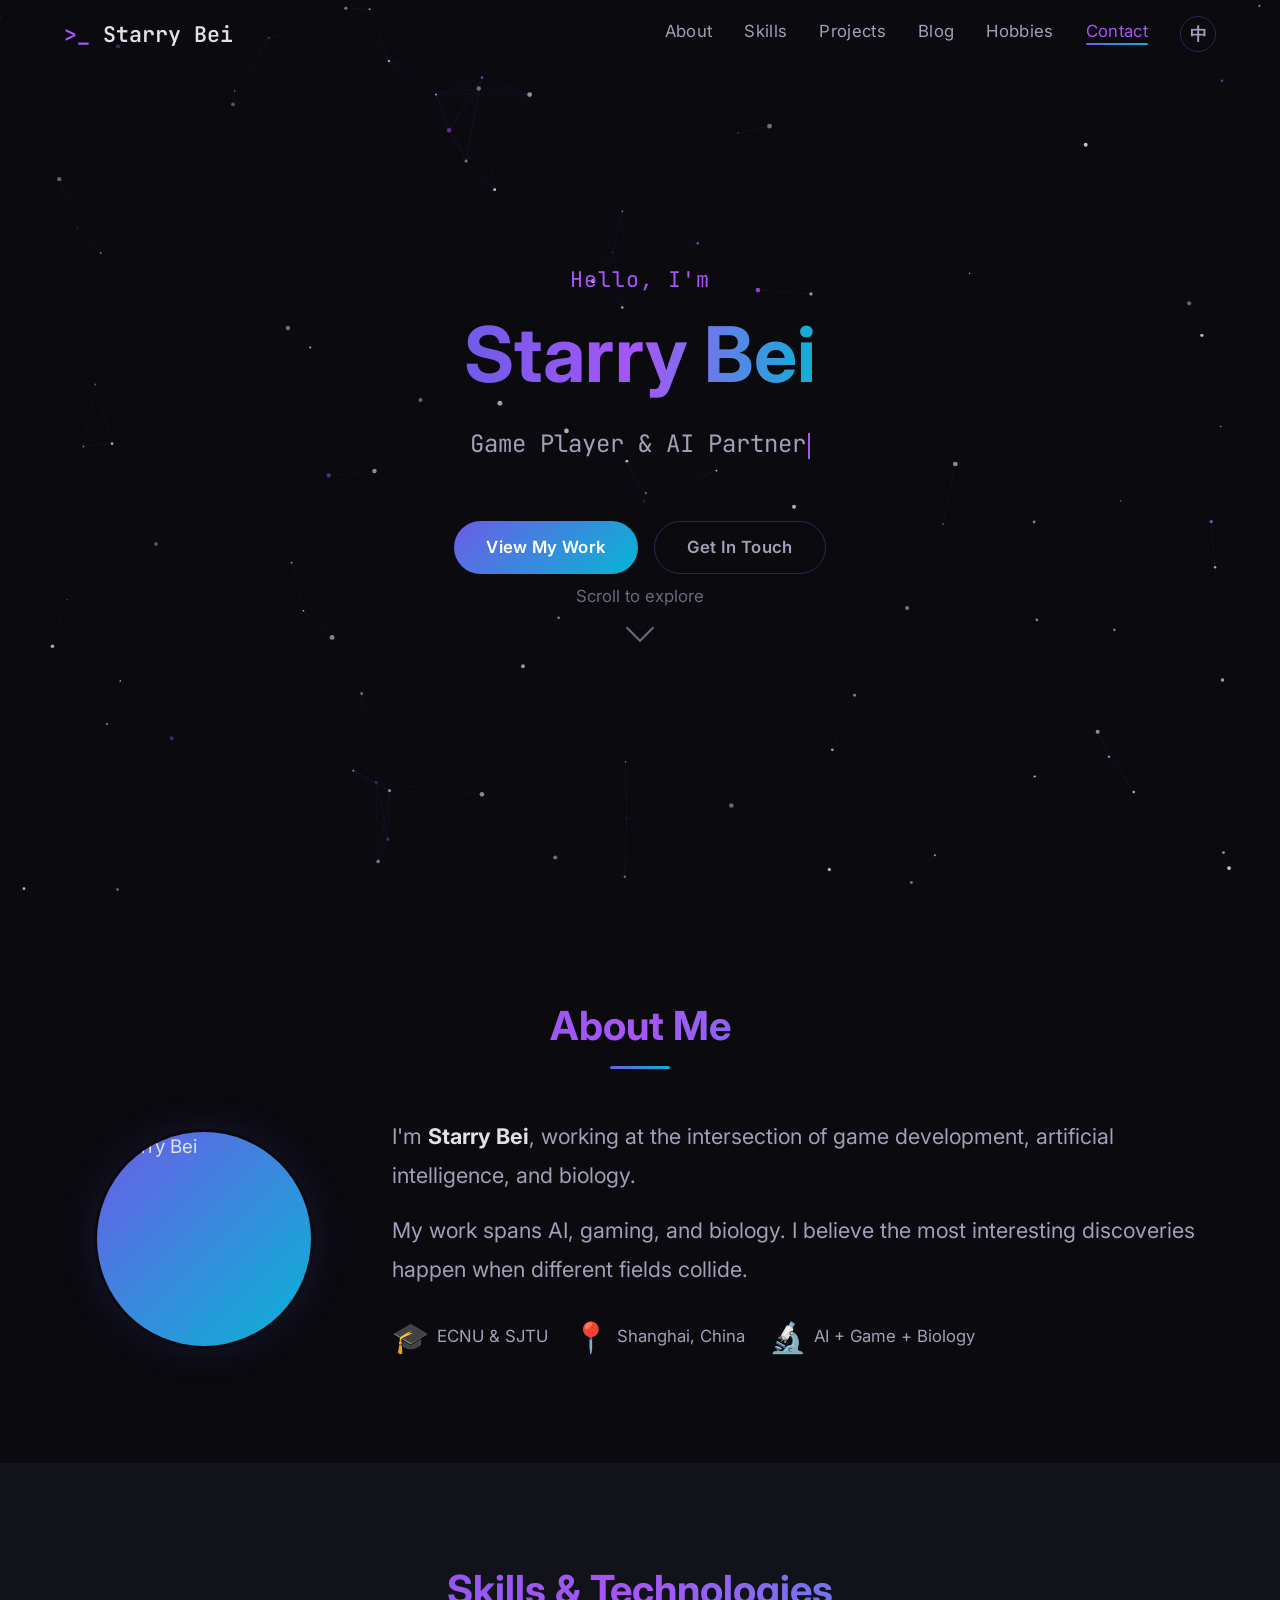
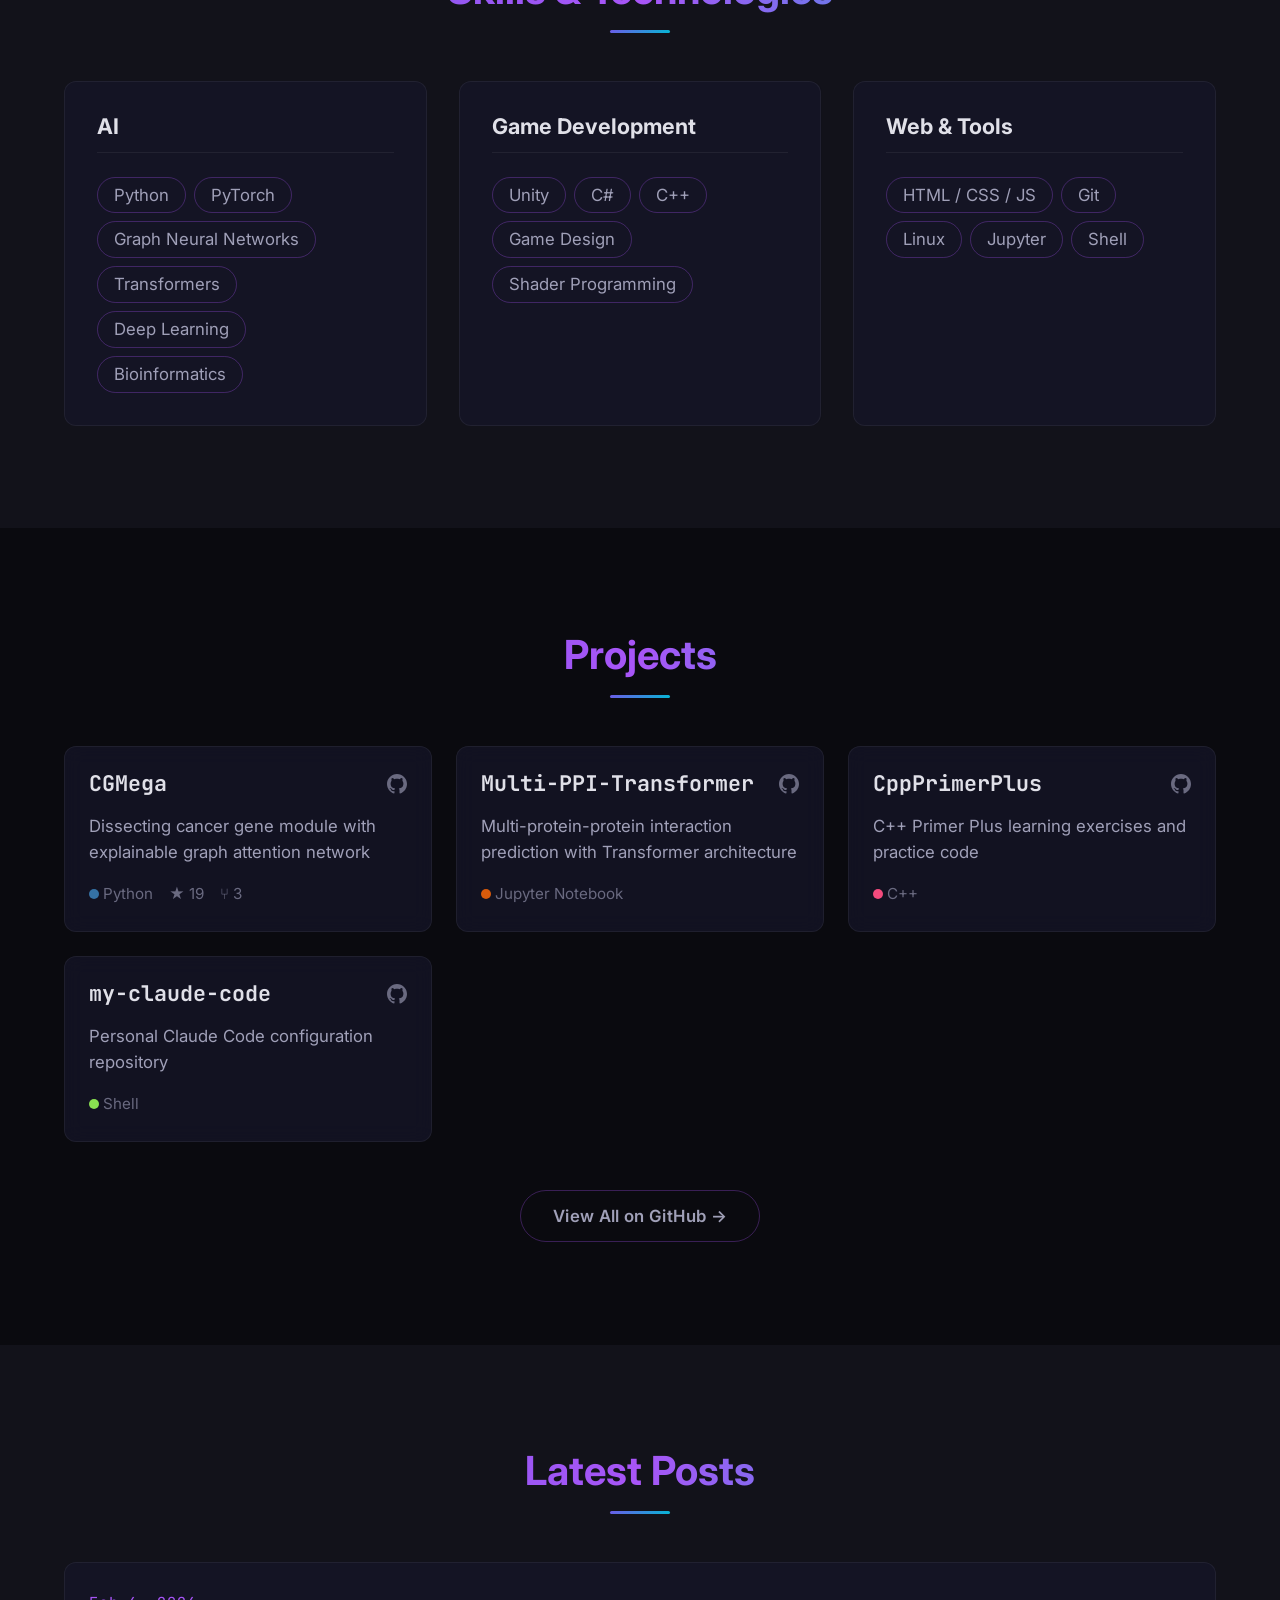
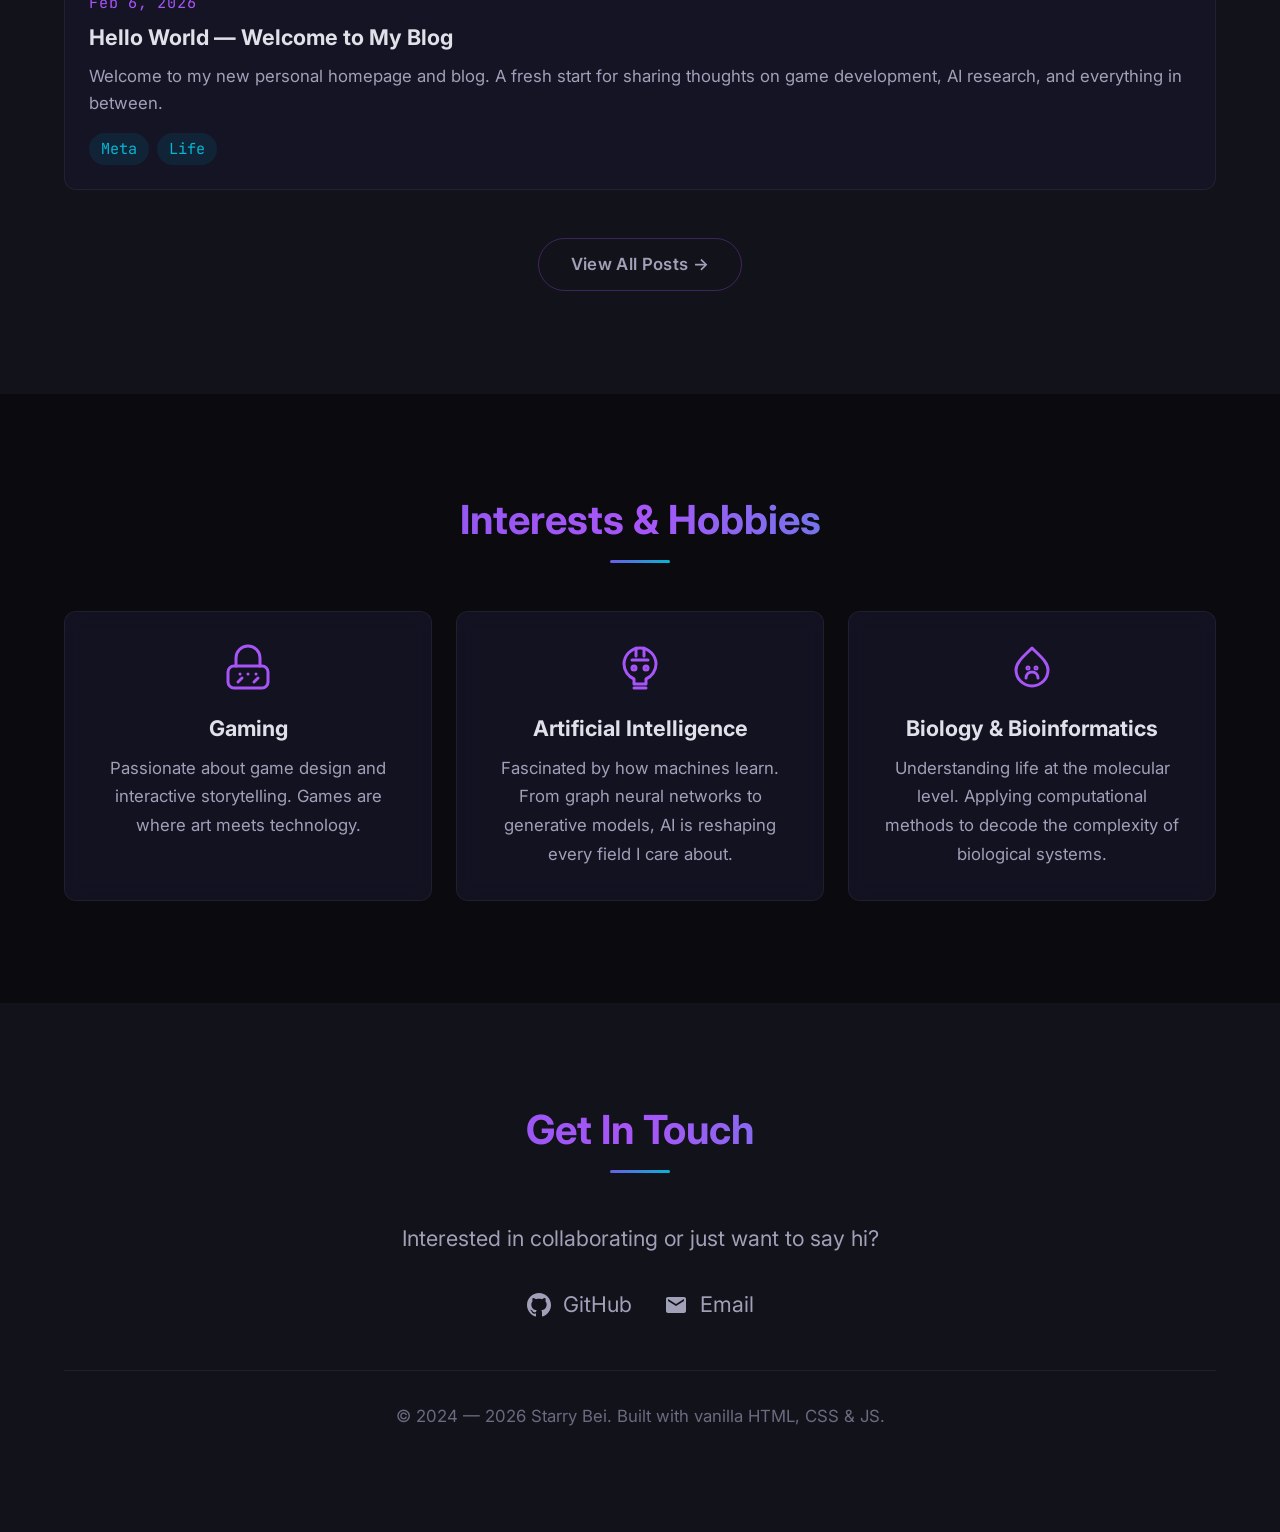
==== commit e34f6910: "fix: default to Chinese, sync EN content, 404 starry sky - Set Chinese as default language (only EN " ====
--- a/index.html
+++ b/index.html
@@ -1,5 +1,5 @@
 <!DOCTYPE html>
-<html lang="en">
+<html lang="zh-CN">
 <head>
   <meta charset="UTF-8">
   <meta name="viewport" content="width=device-width, initial-scale=1.0">
